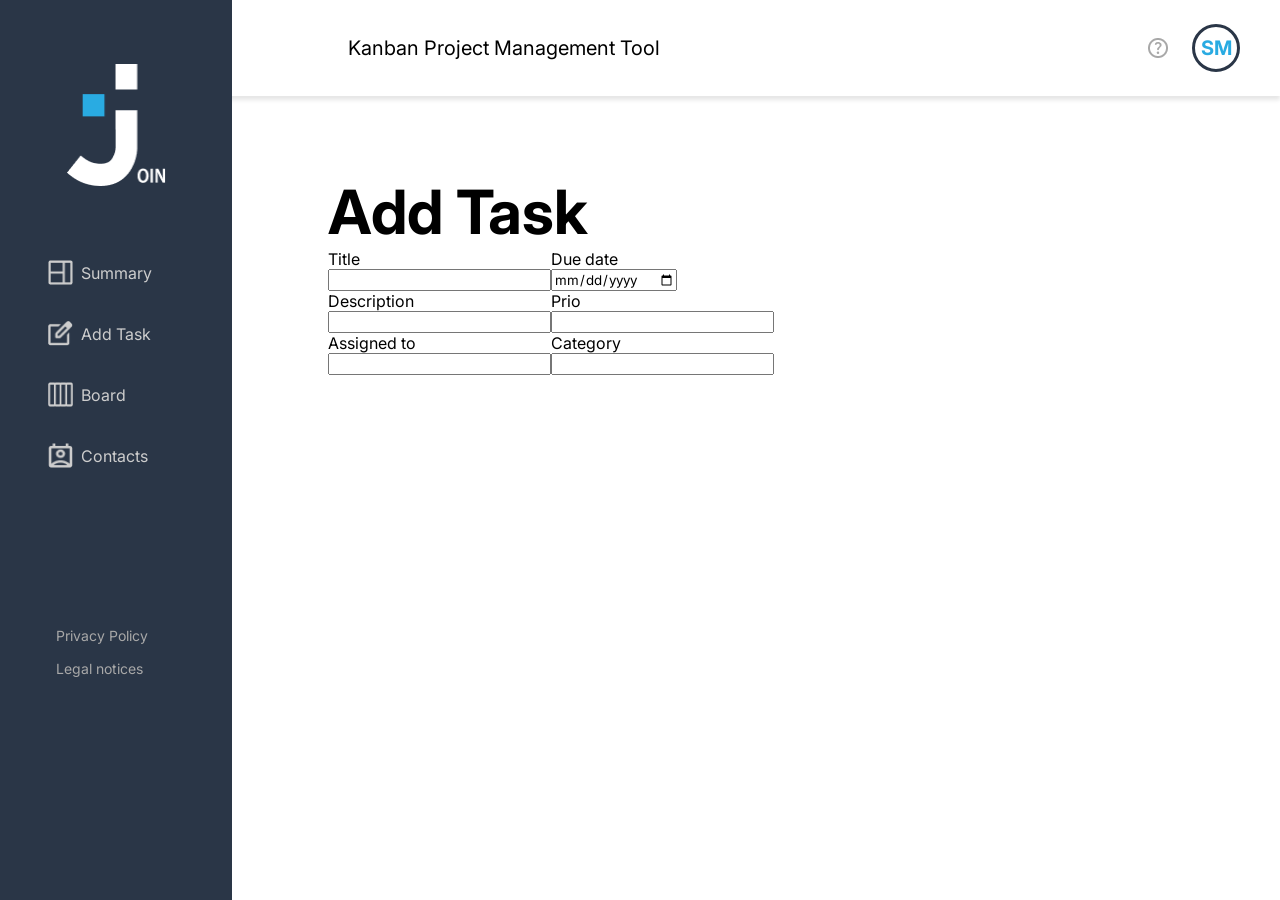
==== add_task.html @ 14726697 "added js files" ====
<!DOCTYPE html>
<html lang="en">
<head>
    <meta charset="UTF-8">
    <meta name="viewport" content="width=device-width, initial-scale=1.0">
    <title>Join</title>
    <link rel="icon" type="image/png" href="assets/img/logo_dark.png"/>
    <link rel="stylesheet" href="style.css">
    <script src="script.js"></script>
    <script src="js/add_task.js"></script>
    <link rel="preconnect" href="https://fonts.googleapis.com">
    <link rel="preconnect" href="https://fonts.gstatic.com" crossorigin>
    <link href="https://fonts.googleapis.com/css2?family=Inter:wght@100..900&display=swap" rel="stylesheet">
</head>

<body onload="includeHTML()">

    <div w3-include-html="assets/templates/menu_template.html"></div>

    <main>
        
            <h1>Add Task</h1>
            <form class="add-task-form">
                <div class="addTaskColumn">
                    <label for="title">Title</label>
                    <input type="text" id="title">
                    <label for="description">Description</label>
                    <input type="textarea" id="description">
                    <label for="assigned">Assigned to</label>
                    <input type="select" id="assigned">
                </div>
                <div class="addTaskColumn">
                    <label for="date">Due date</label>
                    <input type="date" id="date">
                    <label for="description">Prio</label>
                    <input type="textarea" id="description">
                    <label for="category">Category</label>
                    <input type="select" id="category">
                </div>

            </form>
        


    </main>

</body>
</html>
---- style.css ----
*{
    margin: 0;
    font-family: "Inter", sans-serif;
    box-sizing: border-box;
}

main{
    position: fixed;
    top: 96px;
    left: 232px;
    padding-top: 80px; 

    padding-left: 96px;
    
}

.sidebar{
    position: fixed;
    display: flex;
    flex-direction: column;
    align-items: center;
    background-color: rgb(42, 54, 71);
    height: 100vh;
    width: 232px ;
    z-index: 10;
}

.sidebar-logo{
    width: 100.03px;
    height: 121.97px;
    margin-top: 64px;
    margin-bottom: 64px;
}

.sidebar-icon{
    height: 25px;
    width: 25px;
    margin-right: 8px;
    margin-left: 48px;
}

.sidebar-menu{
    display: flex;
    flex-direction: column;
    align-items: center;
    width: 100%;
    gap: 15px;
}

.sidebar-menu-div{
    display: flex;
    align-items: center;
    height: 46px;
    width: 100%;
    color: rgb(205, 205, 205);
    transition: all 125ms;
    font-size: 16px;
}

a{
    text-decoration: none;
}

.sidebar-menu-div:hover{
    cursor: pointer;
    background-color: rgb(9, 25, 49);
}

.active-link{
    background-color: rgb(9, 25, 49);
    color: white;
}

.sidebar-menu-2{
    width: 100%;
    align-items: flex-start;
    margin-top: 16px;
    gap: 4px;
    margin-top: 140px;
}

.sidebar-menu-2 a{
    color: rgb(168, 168, 168);
    font-size: 14px;
    padding: 8px 0 8px 0;
}

.sidebar-menu-2 a:hover{
    cursor: pointer;
    font-weight: bold;
    color: rgba(41, 171, 226, 1);
}

.sidebar-2-div{
    display: flex;
    flex-direction: column;
    width: 50%;
    margin-left: 56px;
}


header{
    position: fixed;
    top: 0;
    width: 100vw;
    height: 96px;
    display: flex;
    justify-content: space-between;
    align-items: center;
    box-shadow: 0px 4px 4px 0px rgba(0, 0, 0, 0.1);
    padding: 20px 40px 20px 348px;
    gap: 0px;
    z-index: 5;
}

.header-title{
    font-size: 20px;
    font-weight: 400;
}

.header-icons{
    display: flex;
    align-items: center;
    gap: 16px;
}

.help-icon{
    height: 20px;
    width: 20px;
    margin-right: 8px;
    transition: transform 100ms;
}

.help-icon:hover{
    cursor: pointer;
    transform: scale(1.2);
}

.user-initials{
    width: 48px;
    height: 48px;
    border: 3px solid rgba(42, 54, 71, 1);
    border-radius: 50%;
    display: flex;
    justify-content: center;
    align-items: center;
    color: rgba(41, 171, 226, 1);
    font-weight: bold;
    font-size: 20px;
}

.user-initials:hover{
    cursor: pointer;
    background-color: rgb(230, 230, 230);
}


.user-menu{
    position: absolute;
    top: 96px;
    right: 24px;
    display: flex;
    flex-direction: column;
    justify-content: center;
    background-color: rgba(42, 54, 71, 1);
    width: 158px;
    height: 164px;
    padding: 10px;
    gap: 8px;
    border-top-left-radius: 20px; 
    border-bottom-left-radius: 20px;
    border-bottom-right-radius: 20px;
    z-index: 25;
}

.user-menu a{
    color: rgb(205, 205, 205);
    text-decoration: none;
    font-size: 16px;
    padding: 8px 16px 8px 16px;
    
}

.user-menu a:hover{
    cursor: pointer;
    background-color: rgba(42,61,89,255);
}

.user-menu-bg{
    position: fixed;
    top: 0;
    left: 0;
    width: 100%;
    height: 100%;
    background: transparent;
    z-index: 20;
}

.d-none{
    display: none;
}

.header-logo-mobile{
    display: none;
    width: 32px;
    height: 39.02px;
}


.mobile-menu{
    display: flex !important;
    justify-content: space-between;
    align-items: center;
    padding: 0px 16px 0px 16px;
    background-color: rgb(42, 54, 71);
    position: fixed;
    bottom: 0;
    left: 0;
    width: 100vw;
    height: 80px;

}


.mobile-menu-div{
    padding: 15px 1px 15px 1px;
    color: rgb(205, 205, 205);
    font-size: 14px;
    line-height: 16.8px;
    display: flex;
    flex-direction: column;
    align-items: center;
    gap: 4px;   
    border-radius: 15px;
    width: 76px;
    height: 76px;
}

.mobile-menu-icon{
    width: 24px;
    height: 24px;
}

.mobile-menu-div:hover{
    cursor: pointer;
    background-color: rgb(9, 25, 49);
}



@media(min-width: 601px){
    .mobile-menu{
        display: none !important;
    }
    main{
        top: 96px;
        right: 232px;
    }
  
}


@media(max-width: 768px){
    header{
        padding: 20px 40px 20px 260px;
    }
}

@media(max-width: 600px){
    .sidebar{
        display: none;
    }
    .header-title{
        display: none;
    }
    .header-logo-mobile{
        display: block;
    }
    header{
        padding: 20px 16px 20px 16px;
        height: 80px;
    }
    .user-menu{
        top: 80px;
    }
    .help-icon{
        display: none;
    }
    .mobile-menu{
        display: block;
    }
    main{
        top: 80px;
        right: 0;
    }
}


h1{
    font-weight: 700;
    font-size: 61px;
    line-height: 73.2px;
}

form label{
    display: block;
}

.add-task-form{
    display: flex;
}
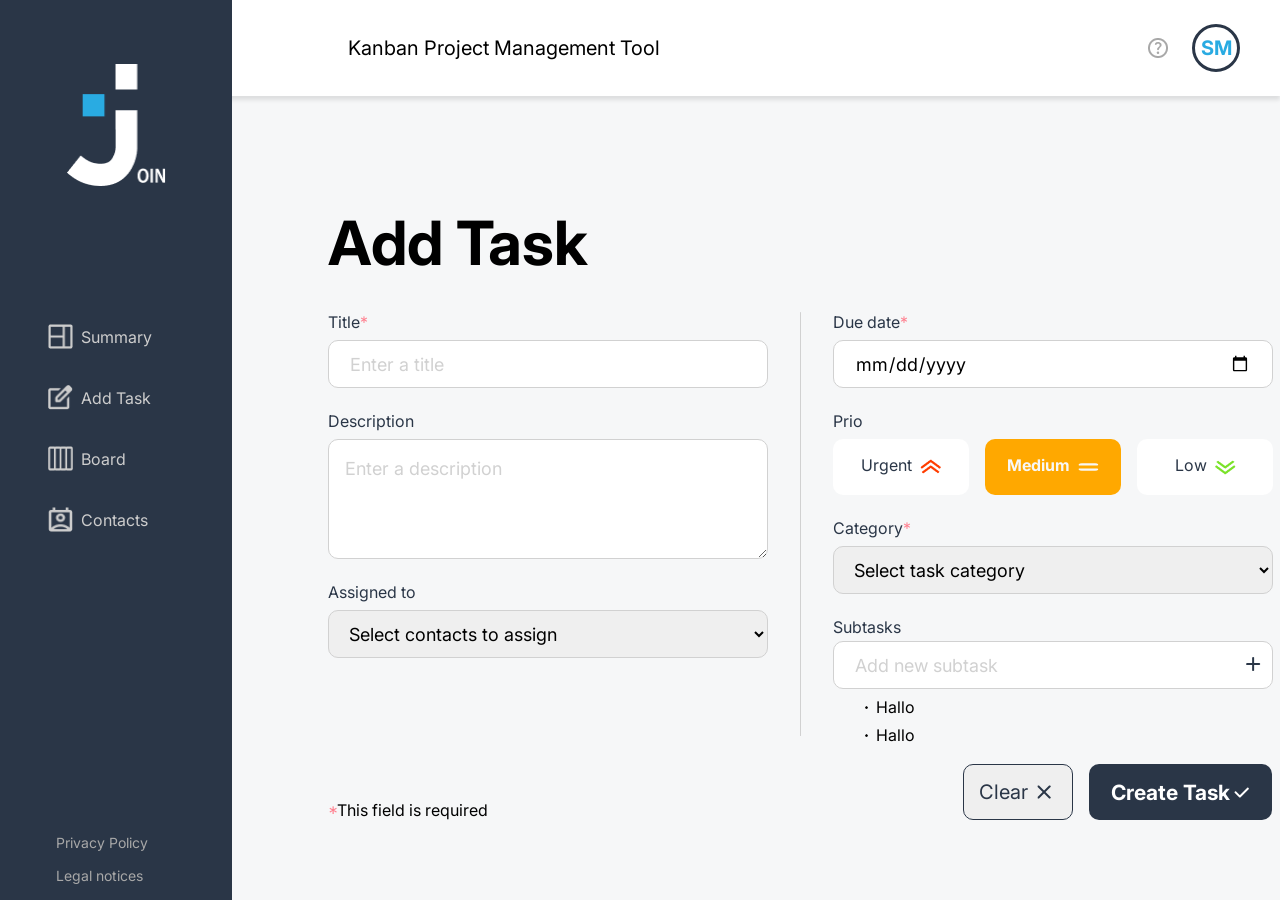
==== commit 49fb625d: "add task page" ====
--- a/add_task.html
+++ b/add_task.html
@@ -22,23 +22,113 @@
             <h1>Add Task</h1>
             <form class="add-task-form">
                 <div class="addTaskColumn">
-                    <label for="title">Title</label>
-                    <input type="text" id="title">
-                    <label for="description">Description</label>
-                    <input type="textarea" id="description">
-                    <label for="assigned">Assigned to</label>
-                    <input type="select" id="assigned">
-                </div>
-                <div class="addTaskColumn">
-                    <label for="date">Due date</label>
-                    <input type="date" id="date">
-                    <label for="description">Prio</label>
-                    <input type="textarea" id="description">
-                    <label for="category">Category</label>
-                    <input type="select" id="category">
+                    <div class="input">
+                        <label for="title">Title<span class="red">*</span></label>
+                        <input type="text" id="title" placeholder="Enter a title">
+                        <label for="title" class="second-label"><span class="required-label">This field is required</span></label>
+                    </div>
+                    <div class="input">
+                        <label for="description">Description</label>
+                        <textarea type="textarea" id="description" placeholder="Enter a description"></textarea>
+                        <label for="description" class="second-label"></label>
+                    </div>
+                    <div class="input">
+                        <label for="assigned">Assigned to</label>
+                        <select id="assigned">
+                            <option value="" disabled selected>Select contacts to assign</option>
+                            <option value="contact1">Contact 1</option>
+                            <option value="contact2">Contact 2</option>
+                            <option value="contact3">Contact 3</option>
+                        </select>
+                        <label for="assigned" class="second-label"></label>
+                    </div>                    
                 </div>
 
+                <div class="addTaskBorder"></div>
+
+                <div class="addTaskColumn">
+                    <div class="input">
+                        <label for="date">Due date<span class="red">*</span></label>
+                        <input type="date" id="date">
+                        <label for="title" class="second-label"><span class="required-label">This field is required</span></label>
+                    </div>
+                    <div class="input">
+                        <label for="prio">Prio</label>
+                        <div class="prio-btns">
+                            <div class="input-container">
+                                <input type="radio" id="urgent" name="prio" value="urgent">
+                                <div class="radio-tile" id="urgent-tile">
+                                    <label for="urgent">Urgent</label>
+                                    <img src="assets/img/urgent.png">
+                                </div>
+                            </div>
+                            <div class="input-container">
+                                <input type="radio" id="medium" name="prio" value="medium" checked>
+                                <div class="radio-tile" id="medium-tile">
+                                    <label for="urgent">Medium</label>
+                                    <img src="assets/img/medium.png" id="medium-img">
+                                </div>
+                            </div>
+                            <div class="input-container">
+                                <input type="radio" id="low" name="prio" value="low">
+                                <div class="radio-tile" id="low-tile">
+                                    <label for="urgent">Low</label>
+                                    <img src="assets/img/low.png">
+                                </div>
+                            </div>
+                        </div>
+                        <label for="title" class="second-label"></label>
+                    </div>
+                    <div class="input custom-select">
+                        <label for="category">Category<span class="red">*</span></label>
+                        <select id="category">
+                            <option value="" disabled selected>Select task category</option>
+                            <option value="technical-task">Technical Task</option>
+                            <option value="user-story">User Story</option>
+                        </select>
+                        <label for="title" class="second-label"><span class="required-label">This field is required</span></label>
+                    </div>
+                    <div class="input">
+                        <label for="subtasks">Subtasks</label>
+                        <div class="subtask-input-container">
+                            <input type="text" name="subtasks" id="subtasks" placeholder="Add new subtask">
+                            <img class="add-subtask-icon" src="assets/img/add.png" onclick="addSubtask()">
+                        </div>
+                        <ul id="subtasks-list">
+                            <li>
+                                <img class="bullet-point" src="assets/img/circle-solid.svg">
+                                <span class="subtask-content">Hallo</span> 
+                                <div class="subtask-icons">
+                                    <img class="subtask-icon" src="assets/img/edit.png">
+                                    <img class="subtask-icon" src="assets/img/delete.png">
+                                </div>
+                            </li>                        
+                            <li>
+                                <img class="bullet-point" src="assets/img/circle-solid.svg">
+                                <span class="subtask-content">Hallo</span> 
+                                <div class="subtask-icons">
+                                    <img class="subtask-icon" src="assets/img/edit.png">
+                                    <img class="subtask-icon" src="assets/img/delete.png">
+                                </div>
+                            </li>                        
+                        </ul>
+                    </div>
+
+                </div>
+
+                <div class="form-bottom">
+                    <span><span class="red">*</span>This field is required</span>
+                    <div class="form-btns-div">
+                        <button class="clear-btn" onclick="clearForm()">Clear<img class="btn-icon" src="assets/img/close.png"></button>
+                        <button class="create-task-btn" onclick="createTask()">Create Task <img class="btn-icon" src="assets/img/check_white.png"></button>
+                    </div>
+    
+                </div>
+                
+
             </form>
+
+           
         
 
 
--- a/style.css
+++ b/style.css
@@ -8,10 +8,15 @@
     position: fixed;
     top: 96px;
     left: 232px;
-    padding-top: 80px; 
-
+    padding-top: 110px; 
     padding-left: 96px;
-    
+    background-color: rgb(246, 247, 248);
+    width: 100vw;
+    height: 100vh;
+}
+
+main * {
+    border-radius: 10px;
 }
 
 .sidebar{
@@ -23,6 +28,7 @@
     height: 100vh;
     width: 232px ;
     z-index: 10;
+    border-radius: unset;
 }
 
 .sidebar-logo{
@@ -45,6 +51,7 @@
     align-items: center;
     width: 100%;
     gap: 15px;
+    margin-top: 64px;
 }
 
 .sidebar-menu-div{
@@ -76,7 +83,7 @@
     align-items: flex-start;
     margin-top: 16px;
     gap: 4px;
-    margin-top: 140px;
+    margin-top: 283px;
 }
 
 .sidebar-menu-2 a{
@@ -111,6 +118,7 @@
     padding: 20px 40px 20px 348px;
     gap: 0px;
     z-index: 5;
+    border-radius: unset;
 }
 
 .header-title{
@@ -299,13 +307,287 @@
 h1{
     font-weight: 700;
     font-size: 61px;
-    line-height: 73.2px;
-}
+}
+
 
 form label{
     display: block;
+    color: rgba(42, 54, 71, 1);
 }
 
 .add-task-form{
     display: flex;
+    margin-top: 32px;
+}
+
+form input{
+    width: 100%;
+    border: 1px solid rgba(209, 209, 209, 1);
+    padding: 12px 21px 12px 21px;
+    gap: 10px;
+    height: 48px;
+    font-size: 18px;
+    margin-top: 4px;
+}
+
+form select{
+    width: 100%;
+    border: 1px solid rgba(209, 209, 209, 1);
+    padding: 12px 16px 12px 16px;
+    gap: 10px;
+    height: 48px;
+    font-size: 18px;
+    margin-top: 4px;
+}
+
+
+
+input::placeholder, textarea::placeholder{
+    color: rgba(209, 209, 209, 1);
+}
+
+#description{
+    height: 120px; 
+    overflow: auto;
+    vertical-align: top;
+    box-sizing: border-box;
+    border: 1px solid rgba(209, 209, 209, 1);
+    padding: 18px 16px 18px 16px;
+    gap: 10px;
+    width: 100%;
+    font-size: 18px;
+    margin-top: 4px;
+}
+
+
+.addTaskColumn{
+    width: 440px;
+}
+
+.addTaskBorder{
+    background-color:  rgba(209, 209, 209, 1);
+    height: 424px;
+    width: 1px;
+    margin-left: 32px;
+    margin-right: 32px;
+}
+
+.input{
+    margin-bottom: 8px;
+}
+
+.second-label{
+    font-size: 12px;
+    color: rgba(255, 129, 144, 1);
+    height: 15px;
+}
+
+.required-label{
+    display: none;
+}
+
+.prio-btns{
+    display: flex;
+    justify-content: space-between;
+    flex-wrap: wrap;
+    margin-top: 8px;
+    width: 100%;
+}
+
+.input-container{
+    position: relative;
+    height: 56px;
+    width: 136px;
+}
+
+.input-container input{
+    position: absolute;
+    height: 100%;
+    width: 100%;
+    cursor: pointer;
+    z-index: 2;
+    opacity: 0;
+}
+
+
+.input-container .radio-tile{
+    display: flex;
+    align-items: center;
+    justify-content: center;
+    height: 100%;
+    transition: all 125ms ease;
+    background-color: white;
+}
+
+
+input:checked + #urgent-tile{
+    background-color: rgb(255, 61, 0);
+}
+input:checked + #medium-tile{
+    background-color: rgb(255, 168, 0);
+}
+input:checked + #low-tile{
+    background-color: rgb(122, 226, 41);
+}
+
+#medium-img{
+    filter: brightness(0) saturate(100%) invert(65%) sepia(96%) saturate(1913%) hue-rotate(357deg) brightness(103%) contrast(108%);
+}
+
+input:checked + .radio-tile label, input:checked + .radio-tile img{
+    color: white;
+    filter: brightness(0) saturate(100%) invert(100%) sepia(0%) saturate(3496%) hue-rotate(202deg) brightness(109%) contrast(94%) !important;
+    font-weight: bold;
+}
+
+.radio-tile img{
+    margin-left: 8px;
+}
+
+
+.subtask-input-container{
+    display: flex;
+    align-items: center;
+    border: 1px solid rgba(209, 209, 209, 1);
+    background-color: white;
+    height: 48px;
+    padding-bottom: 3px;
+
+}
+
+#subtasks{
+    width: 93%;
+    border: none;
+    height: 96%;
+}
+
+#subtasks:focus{
+    outline:none;
+}
+
+.subtask-input-container:focus-within{
+    outline: 1px solid black;
+}
+
+label{
+    margin-bottom: 4px;
+}
+
+.add-subtask-icon:hover{
+    cursor: pointer;
+    background: rgb(228, 228, 228);
+    border-radius: 50%;
+}
+
+#subtasks-list{
+    margin-top: 4px;
+    width: 100%;
+    padding: 0;
+}
+
+#subtasks-list li{
+    display: flex ;
+    justify-content: space-between;
+    align-items: center;
+    padding: 2px 8px 2px 32px;
+    width: 100%;
+    transition: all 125ms ease;
+}
+
+.subtasks-icons{
+    display: flex;
+    gap: 8px;
+    padding-top: 4px;
+}
+
+.subtask-icon{
+    height: 20px;
+    width: 20px;
+    opacity: 0;
+}
+
+.subtask-content{
+    flex-grow: 1;
+}
+
+.bullet-point{
+    width: 3px;
+    height: 3px;
+    margin-right: 8px;
+}
+
+#subtasks-list li:hover{
+    background-color: rgb(228, 228, 228);
+    cursor: pointer;
+}
+
+#subtasks-list li:hover .subtask-icon {
+    opacity: 1;
+  }
+
+  .subtask-icon:hover{
+    transform: scale(1.1);
+  }
+
+  .form-bottom{
+    position: fixed;
+    bottom: 80px;
+    display: flex;
+    justify-content: space-between;
+    align-items: end;
+    width: 944px;
+  }
+
+.red{
+    color: rgb(255, 129, 144);
+}
+
+.form-btns-div{
+    width: 309px;
+    display: flex;
+    justify-content: space-between;
+}
+
+.form-btns-div button{
+    height: 56px;
+    display: flex;
+    align-items: center;
+    justify-content: center;
+    transition: all 100ms ease;
+}
+
+.clear-btn{
+    width: 110px;
+    color: rgba(42, 54, 71, 1);
+    font-size: 20px;
+    border: 1px solid rgba(42, 54, 71, 1);
+}
+
+.create-task-btn{
+    font-size: 21px;
+    font-weight: 700;
+    width: 183px;
+    color: white;
+    background-color: rgba(42, 54, 71, 1);
+    border: unset;
+}
+
+
+.btn-icon{
+    margin-left: 4px;
+}
+
+.clear-btn:hover{
+    cursor: pointer;
+    border: 2px solid rgba(41, 171, 226, 1);
+    color: rgba(41, 171, 226, 1);
+}
+
+.create-task-btn:hover{
+    cursor: pointer;
+    background-color: rgba(41, 171, 226, 1);
+}
+
+.clear-btn:hover .btn-icon{
+    filter: brightness(0) saturate(100%) invert(55%) sepia(74%) saturate(886%) hue-rotate(165deg) brightness(94%) contrast(87%);
 }
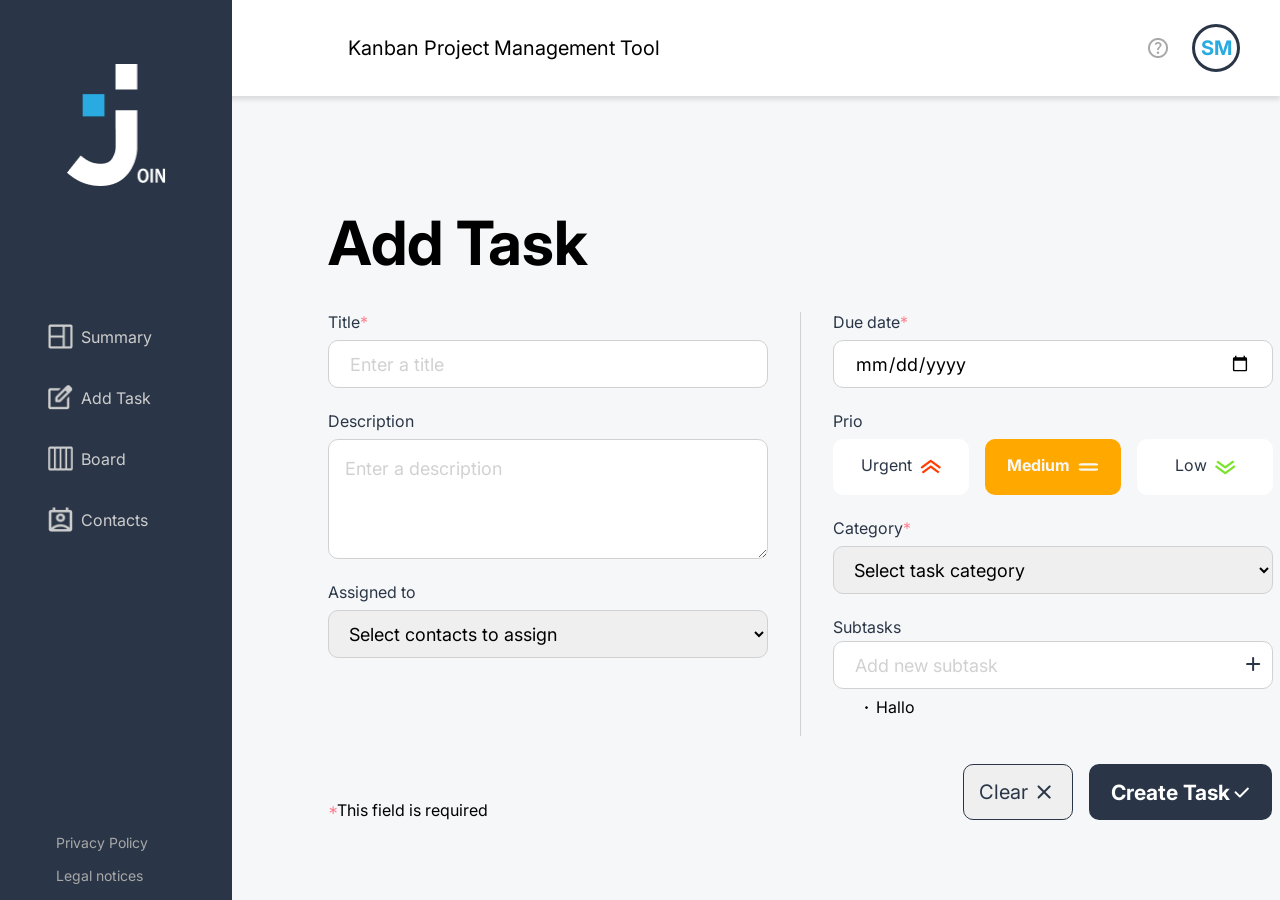
==== commit 17bdaadc: "responsive add task page" ====
--- a/add_task.html
+++ b/add_task.html
@@ -102,15 +102,7 @@
                                     <img class="subtask-icon" src="assets/img/edit.png">
                                     <img class="subtask-icon" src="assets/img/delete.png">
                                 </div>
-                            </li>                        
-                            <li>
-                                <img class="bullet-point" src="assets/img/circle-solid.svg">
-                                <span class="subtask-content">Hallo</span> 
-                                <div class="subtask-icons">
-                                    <img class="subtask-icon" src="assets/img/edit.png">
-                                    <img class="subtask-icon" src="assets/img/delete.png">
-                                </div>
-                            </li>                        
+                            </li>                                        
                         </ul>
                     </div>
 
--- a/style.css
+++ b/style.css
@@ -81,7 +81,6 @@
 .sidebar-menu-2{
     width: 100%;
     align-items: flex-start;
-    margin-top: 16px;
     gap: 4px;
     margin-top: 283px;
 }
@@ -452,7 +451,6 @@
     background-color: white;
     height: 48px;
     padding-bottom: 3px;
-
 }
 
 #subtasks{
@@ -590,4 +588,78 @@
 
 .clear-btn:hover .btn-icon{
     filter: brightness(0) saturate(100%) invert(55%) sepia(74%) saturate(886%) hue-rotate(165deg) brightness(94%) contrast(87%);
+}
+
+
+
+@media(max-height: 800px){
+    .sidebar {
+        width: 16vw;
+    }
+    main{
+        left: 16vw;
+        padding-left: 80px;
+        padding-top: 40px;
+    }
+    .sidebar-menu{
+        margin-top: 20px;
+    }
+    .sidebar-menu-2{
+        margin-top: 18vh;
+    }
+    h1{
+        font-size: 48px;
+    }
+    .add-task-form{
+        margin-top: 32px;
+    }
+    form input{
+        height: 40px;
+        font-size: 16px;
+    }
+    form select{
+        height: 40px;
+        font-size: 16px;
+    }
+    #description{
+        height: 100px;
+        font-size: 16px;
+    }
+    .addTaskColumn{
+        width: 30vw;
+    }
+    .addTaskBorder{
+        height: 55vh;
+    }
+    .input-container{
+        height: 48px;
+    }
+    .subtask-input-container{
+        height: 40px;
+    }
+    #subtasks-list li{
+        font-size: 14px;
+    }
+    .form-bottom{
+        width: 64vw;
+        bottom: 32px;
+    }
+    .form-btns-div{
+        width: 23vw;
+    }
+    .form-btns-div button{
+        height: 44px;
+    }
+    .clear-btn{
+        width: 10vw;
+        font-size: 17px;
+    }
+    .create-task-btn{
+        font-size: 18px;
+        width: 12vw;
+    }
+    form select{
+        padding: 8px 16px 8px 16px;
+    }
+
 }
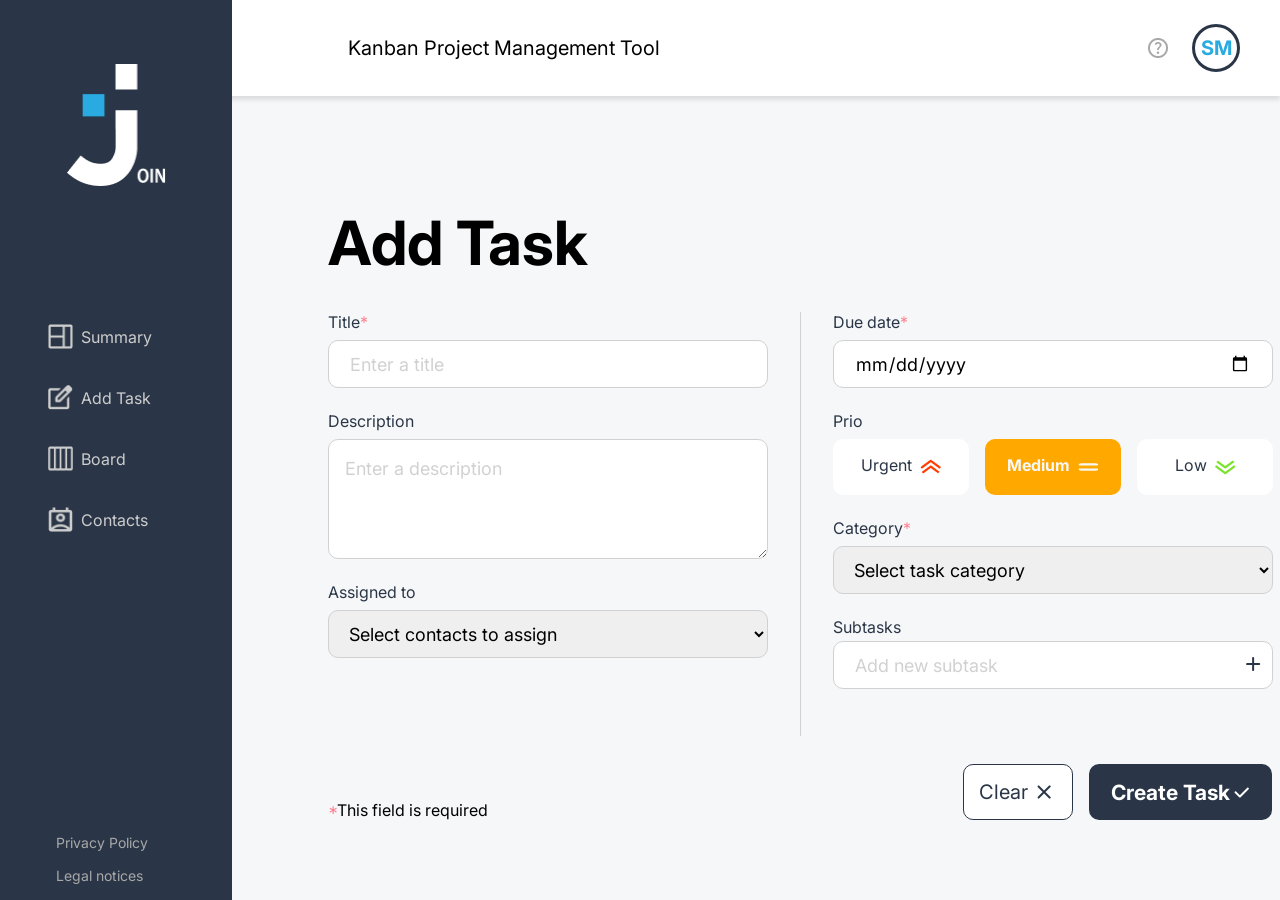
==== commit 0a6a652a: "new" ====
--- a/add_task.html
+++ b/add_task.html
@@ -18,112 +18,8 @@
     <div w3-include-html="assets/templates/menu_template.html"></div>
 
     <main>
-        
-            <h1>Add Task</h1>
-            <form class="add-task-form">
-                <div class="addTaskColumn">
-                    <div class="input">
-                        <label for="title">Title<span class="red">*</span></label>
-                        <input type="text" id="title" placeholder="Enter a title">
-                        <label for="title" class="second-label"><span class="required-label">This field is required</span></label>
-                    </div>
-                    <div class="input">
-                        <label for="description">Description</label>
-                        <textarea type="textarea" id="description" placeholder="Enter a description"></textarea>
-                        <label for="description" class="second-label"></label>
-                    </div>
-                    <div class="input">
-                        <label for="assigned">Assigned to</label>
-                        <select id="assigned">
-                            <option value="" disabled selected>Select contacts to assign</option>
-                            <option value="contact1">Contact 1</option>
-                            <option value="contact2">Contact 2</option>
-                            <option value="contact3">Contact 3</option>
-                        </select>
-                        <label for="assigned" class="second-label"></label>
-                    </div>                    
-                </div>
-
-                <div class="addTaskBorder"></div>
-
-                <div class="addTaskColumn">
-                    <div class="input">
-                        <label for="date">Due date<span class="red">*</span></label>
-                        <input type="date" id="date">
-                        <label for="title" class="second-label"><span class="required-label">This field is required</span></label>
-                    </div>
-                    <div class="input">
-                        <label for="prio">Prio</label>
-                        <div class="prio-btns">
-                            <div class="input-container">
-                                <input type="radio" id="urgent" name="prio" value="urgent">
-                                <div class="radio-tile" id="urgent-tile">
-                                    <label for="urgent">Urgent</label>
-                                    <img src="assets/img/urgent.png">
-                                </div>
-                            </div>
-                            <div class="input-container">
-                                <input type="radio" id="medium" name="prio" value="medium" checked>
-                                <div class="radio-tile" id="medium-tile">
-                                    <label for="urgent">Medium</label>
-                                    <img src="assets/img/medium.png" id="medium-img">
-                                </div>
-                            </div>
-                            <div class="input-container">
-                                <input type="radio" id="low" name="prio" value="low">
-                                <div class="radio-tile" id="low-tile">
-                                    <label for="urgent">Low</label>
-                                    <img src="assets/img/low.png">
-                                </div>
-                            </div>
-                        </div>
-                        <label for="title" class="second-label"></label>
-                    </div>
-                    <div class="input custom-select">
-                        <label for="category">Category<span class="red">*</span></label>
-                        <select id="category">
-                            <option value="" disabled selected>Select task category</option>
-                            <option value="technical-task">Technical Task</option>
-                            <option value="user-story">User Story</option>
-                        </select>
-                        <label for="title" class="second-label"><span class="required-label">This field is required</span></label>
-                    </div>
-                    <div class="input">
-                        <label for="subtasks">Subtasks</label>
-                        <div class="subtask-input-container">
-                            <input type="text" name="subtasks" id="subtasks" placeholder="Add new subtask">
-                            <img class="add-subtask-icon" src="assets/img/add.png" onclick="addSubtask()">
-                        </div>
-                        <ul id="subtasks-list">
-                            <li>
-                                <img class="bullet-point" src="assets/img/circle-solid.svg">
-                                <span class="subtask-content">Hallo</span> 
-                                <div class="subtask-icons">
-                                    <img class="subtask-icon" src="assets/img/edit.png">
-                                    <img class="subtask-icon" src="assets/img/delete.png">
-                                </div>
-                            </li>                                        
-                        </ul>
-                    </div>
-
-                </div>
-
-                <div class="form-bottom">
-                    <span><span class="red">*</span>This field is required</span>
-                    <div class="form-btns-div">
-                        <button class="clear-btn" onclick="clearForm()">Clear<img class="btn-icon" src="assets/img/close.png"></button>
-                        <button class="create-task-btn" onclick="createTask()">Create Task <img class="btn-icon" src="assets/img/check_white.png"></button>
-                    </div>
-    
-                </div>
-                
-
-            </form>
-
-           
-        
-
-
+        <h1>Add Task</h1>
+        <div w3-include-html="assets/templates/task_form.html"></div>
     </main>
 
 </body>
--- a/style.css
+++ b/style.css
@@ -551,7 +551,7 @@
     display: flex;
     align-items: center;
     justify-content: center;
-    transition: all 100ms ease;
+    transition: all 75ms ease;
 }
 
 .clear-btn{
@@ -559,6 +559,7 @@
     color: rgba(42, 54, 71, 1);
     font-size: 20px;
     border: 1px solid rgba(42, 54, 71, 1);
+    background-color: white;
 }
 
 .create-task-btn{
@@ -593,11 +594,16 @@
 
 
 @media(max-height: 800px){
-    .sidebar {
-        width: 16vw;
+    header{
+        height: 88px;
+    }
+    .user-initials{
+        width: 40px;
+        height: 40px;
+        font-size: 16px;
     }
     main{
-        left: 16vw;
+        top: 88px;
         padding-left: 80px;
         padding-top: 40px;
     }
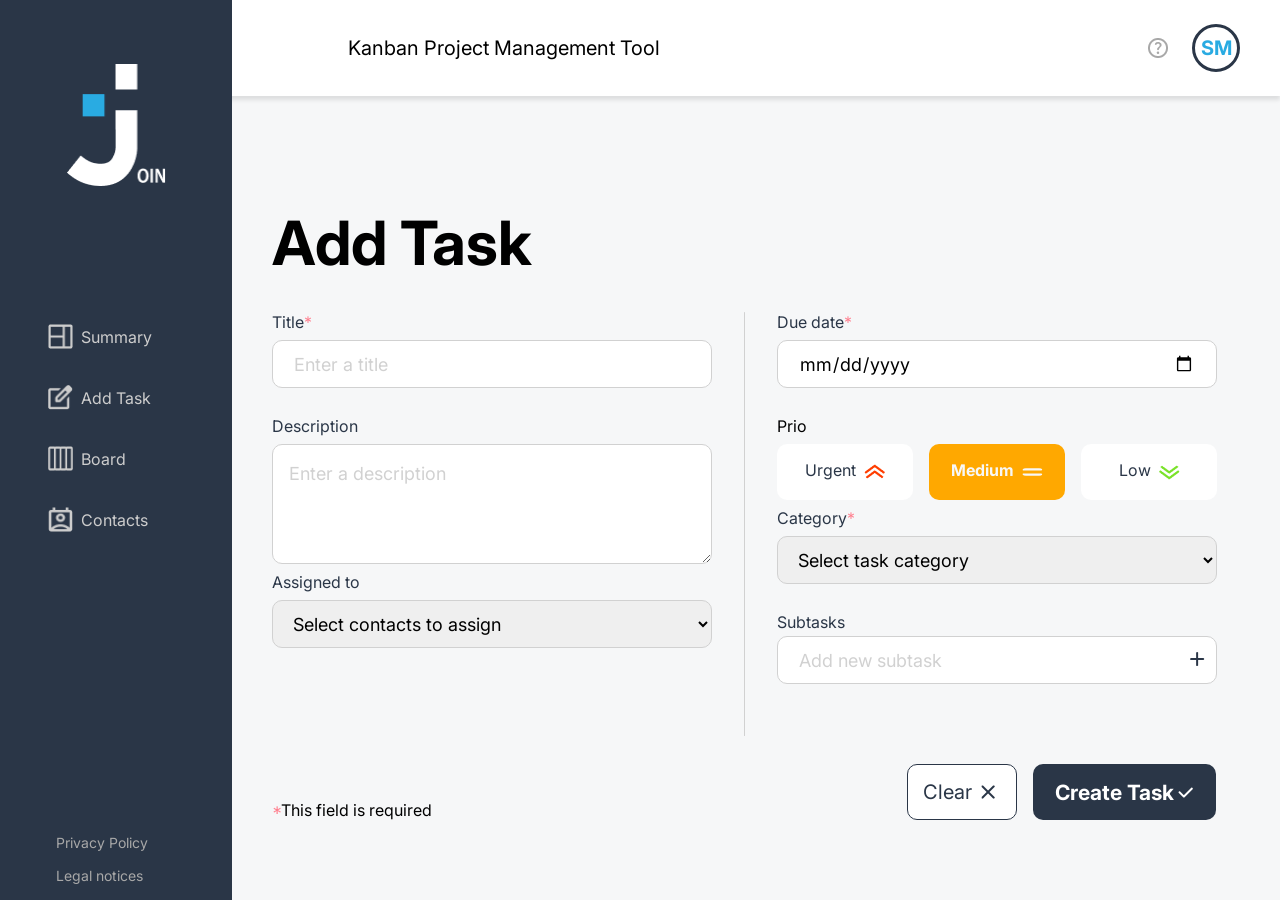
==== commit 65f902c7: "summary page" ====
--- a/add_task.html
+++ b/add_task.html
@@ -13,7 +13,7 @@
     <link href="https://fonts.googleapis.com/css2?family=Inter:wght@100..900&display=swap" rel="stylesheet">
 </head>
 
-<body onload="includeHTML()">
+<body onload="includeHTML(); loadContacts()">
 
     <div w3-include-html="assets/templates/menu_template.html"></div>
 
--- a/style.css
+++ b/style.css
@@ -18,6 +18,7 @@
 main * {
     border-radius: 10px;
 }
+
 
 .sidebar{
     position: fixed;
@@ -225,7 +226,7 @@
     left: 0;
     width: 100vw;
     height: 80px;
-
+    z-index: 10;
 }
 
 
@@ -375,20 +376,17 @@
     margin-bottom: 8px;
 }
 
-.second-label{
+
+.required-label{
     font-size: 12px;
     color: rgba(255, 129, 144, 1);
     height: 15px;
-}
-
-.required-label{
-    display: none;
+    opacity: 0;
 }
 
 .prio-btns{
     display: flex;
     justify-content: space-between;
-    flex-wrap: wrap;
     margin-top: 8px;
     width: 100%;
 }
@@ -504,19 +502,40 @@
     opacity: 0;
 }
 
-.subtask-content{
-    flex-grow: 1;
+.subtask-input{
+    padding: 0;
+    font-size: 14px;
+    border: none;
+    padding-left: 4px;
+    height: 18px;
+    width: 80%;
+    margin: 0;
+    transition: all 125ms ease;
+    background-color: rgb(246, 247, 248)
+}
+
+.subtask-input:focus{
+    outline: none ;
+}
+
+.subtask-input:hover{
+    cursor: pointer;
+    background-color: rgb(228, 228, 228);
 }
 
 .bullet-point{
     width: 3px;
     height: 3px;
-    margin-right: 8px;
+    margin-right: 0;
 }
 
 #subtasks-list li:hover{
     background-color: rgb(228, 228, 228);
     cursor: pointer;
+}
+
+#subtasks-list li:hover .subtask-input{
+    background-color: rgb(228, 228, 228);
 }
 
 #subtasks-list li:hover .subtask-icon {
@@ -524,7 +543,7 @@
   }
 
   .subtask-icon:hover{
-    transform: scale(1.1);
+    transform: scale(1.2);
   }
 
   .form-bottom{
@@ -592,10 +611,54 @@
 }
 
 
+.info-header{
+    display: flex;
+    justify-content: space-between;
+    align-items: center;
+    width: 95%;
+    margin-bottom: 24px;
+}
+
+.return-img{
+    width: 37px;
+    height: 37px;
+    transition: all 100ms ease;
+}
+
+.return-img:hover{
+    cursor: pointer;
+    transform: scale(1.1)
+}
+
+.info-main{
+    position: fixed;
+    top: 96px;
+    left: 232px;
+    padding-top: 110px; 
+    padding-left: 96px;
+    padding-right: 40px;
+    background-color: rgb(246, 247, 248);
+    width: calc(100vw - 232px);
+    height: calc(100vh - 96px);
+    overflow: auto;
+}
+
+h2{
+    margin-top: 24px;
+}
+
+.blue{
+    color:rgba(41, 171, 226, 1);
+}
+
+
 
 @media(max-height: 800px){
     header{
         height: 88px;
+    }
+    .user-menu{
+        top: 88px;
     }
     .user-initials{
         width: 40px;
@@ -607,6 +670,13 @@
         padding-left: 80px;
         padding-top: 40px;
     }
+    .info-main{
+        top: 88px;
+        padding-left: 80px;
+        padding-top: 40px;
+        padding-bottom: 40px;
+        height: calc(100vh - 88px);
+    }
     .sidebar-menu{
         margin-top: 20px;
     }
@@ -668,4 +738,1096 @@
         padding: 8px 16px 8px 16px;
     }
 
+}
+
+
+::-webkit-scrollbar {
+    width: 0.6vw;
+    color: rgb(7, 7, 31);
+    
+  }
+
+  ::-webkit-scrollbar-track {
+    background: rgb(246, 247, 248);
+  }
+
+  ::-webkit-scrollbar-thumb {
+    background: grey;
+    border-radius: 16px;
+  }
+
+  ::-webkit-scrollbar-thumb:hover {
+    background: #555;
+  }
+
+
+.help-table{
+    width: 100%;
+    border-collapse: collapse;
+    margin-bottom: 24px;
+}
+
+.help-table td{
+    vertical-align: top;
+    padding: 10px;
+}
+
+.help-table td:first-child {
+    padding-right: 20px;
+}
+
+.help-table h2, .help-table h3, .help-table span {
+    margin: 0;
+}
+
+.help-table h2 {
+    margin-bottom: 10px;
+}
+
+
+.index-main{
+    width: 100vw;
+    height: 100vh;
+    display: flex;
+    flex-direction: column;
+    align-items: center;
+    background-color: rgb(246, 247, 248);
+    transition: all 125ms ease;
+}
+
+#main-content{
+    transition: all 125ms ease;
+}
+
+.index-header{
+    width: 100%;
+    display: flex;
+    justify-content: space-between;
+    padding-left: 77px;
+    padding-right: 77px;
+    margin-top: 56px;
+}
+
+.index-header-logo{
+    height: 121.97px;
+    width: 100.03px;
+    transition: all 2s ease;
+}
+
+.index-header-logo-size{
+    height: 121.97px;
+    width: 100.03px;
+    position: absolute;
+    transition: all 2s ease;
+}
+
+.index-header-div{
+    display: flex;
+    align-items: center;
+    height: 49px;
+    width: 279px;
+}
+
+.index-header-text{
+    font-size: 20px;
+    margin-right: 24px;
+}
+
+.sign-up-btn{
+    height: 49px;
+    width: 91px;
+    color: white;
+    background-color: rgba(42, 54, 71, 1);
+    font-size: 16px;
+    font-weight: 700;
+    border-radius: 10px;
+    border: unset;
+    transition: all 125ms ease;
+}
+
+.sign-up-btn:hover{
+    cursor: pointer;
+    background-color: rgba(41, 171, 226, 1);
+}
+
+.log-in{
+    width: 652px;
+    height: 493px;
+    background-color: white;
+    display: flex;
+    flex-direction: column;
+    align-items: center;
+    border-radius: 24px;
+    margin-top: 64px;
+    box-shadow: 0px 0px 14px 3px rgba(0, 0, 0, 0.04);
+}
+
+.log-in h2{
+    font-size: 61px;
+    margin-top: 32px;
+}
+
+.index-input-container{
+    position: relative;
+    width: 100%;
+    display: flex;
+    align-items: center;
+}
+
+.index-input-icon{
+    border-radius: 0;
+    position: absolute;
+    right: 20px;
+    transform: translateY(-50%);
+}
+
+#mail-icon{
+    width: 21px;
+    height: 16px;
+}
+
+#lock-icon{
+    width: 16px;
+    height: 21px;
+}
+
+.index-input{
+    border-radius: 10px;
+    width: 100%;
+    margin-bottom: 24px;
+    height: 48px;
+}
+
+.log-in form{
+    width: 422px;
+    display: flex;
+    flex-direction: column;
+    align-items: center;
+    margin-top: 16px;
+}
+
+.log-in-underline{
+    background-color: rgba(41, 171, 226, 1);
+    height: 3px;
+    width: 150px;
+    margin-top: 24px;
+    margin-bottom: 24px;
+}
+
+.checkbox-container{
+    display: flex;
+    align-items: center;
+    white-space: nowrap;
+    width: 142px;
+    height: 24px;
+}
+
+.checkbox-label{
+    margin: 0;
+}
+
+
+input[type=checkbox] {
+    transform: scale(0.5);
+    margin: 0;
+}
+
+.log-in-buttons-div{
+    margin-top: 32px;
+    display: flex;
+    width: 322px;
+    height: 48px;
+    justify-content: space-between;
+}
+
+.log-in-btn{
+    height: 100%;
+    width: 110px;
+    color: white;
+    background-color: rgba(42, 54, 71, 1);
+    border-radius: 10px;
+    font-weight: 700;
+    font-size: 21px;
+    border: unset;
+    transition: all 125ms ease;
+}
+
+.checkbox-label:hover{
+    cursor: pointer;
+}
+
+.remember-checkbox:hover{
+    cursor: pointer;
+}
+
+.log-in-btn:hover{
+    cursor: pointer;
+    background-color: rgba(41, 171, 226, 1);
+}
+
+
+.guest-log-in-btn{
+    height: 100%;
+    width: 177px;
+    color: rgba(42, 54, 71, 1);
+    border: 2px solid rgba(42, 54, 71, 1);
+    background-color: white;
+    border-radius: 10px;
+    font-weight: 700;
+    font-size: 21px;
+    transition: all 125ms ease;
+}
+
+.guest-log-in-btn:hover{
+    cursor: pointer;
+    color: rgba(41, 171, 226, 1);
+    border: 2px solid rgba(41, 171, 226, 1);
+}
+
+.log-in-row{
+    display: flex;
+    margin-bottom: 8px;
+}
+
+.forgot-btn{
+    background: transparent;
+    border: none;
+    color: rgba(41, 171, 226, 1);
+    font-size: 16px;
+    margin-left: 32px;
+    opacity: 0;
+}
+
+.index-link-div{
+    display: flex;
+    justify-content: space-between;
+    width: 246px;
+    height: 35px;   
+    position: fixed;
+    bottom: 32px;
+}
+
+.index-link-div a{
+    text-decoration: none;
+    color: rgba(168, 168, 168, 1);
+    font-size: 16px;
+    transition: all 100ms ease;
+}
+
+.index-link-div a:hover{
+    color: rgba(41, 171, 226, 1);
+    font-weight: bold;
+}
+
+.sign-up{
+    position: relative;
+    width: 598px;
+    height: 630px;
+    background-color: white;
+    display: flex;
+    flex-direction: column;
+    align-items: center;
+    border-radius: 24px;
+    margin-top: 32px;
+    box-shadow: 0px 0px 14px 3px rgba(0, 0, 0, 0.04);
+}
+
+.index-header-2{
+    width: 100%;
+    display: flex;
+    justify-content: flex-start;
+    padding-left: 77px;
+    padding-right: 77px;
+    margin-top: 32px;
+}
+
+.sign-up h2{
+    font-size: 61px;
+    font-weight: 700;
+}
+
+.sign-up form{
+    width: 422px;
+    display: flex;
+    flex-direction: column;
+    align-items: center;
+    margin-top: 16px;
+}
+
+.sign-up form input[type=checkbox] {
+    transform: scale(1);
+    margin-right: 16px;
+}
+
+.sign-up-row{
+    width: 100%;
+    display: flex;
+    justify-content: center;
+}
+
+.sign-up-btn-2{
+    height: 55px;
+    width: 110px;
+    color: white;
+    background-color: rgba(42, 54, 71, 1);
+    border-radius: 10px;
+    font-weight: 700;
+    font-size: 21px;
+    border: unset;
+    transition: all 125ms ease;
+    margin-top: 32px;
+}
+
+.sign-up-btn-2:hover{
+    cursor: pointer;
+    background-color: rgba(41, 171, 226, 1);
+}
+
+.sign-up-btn-2:disabled:hover {
+    background-color: rgba(42, 54, 71, 1); 
+    cursor: default; 
+}
+
+.checkbox-container-2{
+    display: flex;
+    align-items: center;
+    white-space: nowrap;
+    width: 231px;
+    height: 24px;
+    margin-top: 8px;
+}
+
+.checkbox-container-2 a{
+    text-decoration: none;
+    color: rgba(41, 171, 226, 1);
+}
+
+.return-img-sign-up{
+    position: absolute;
+    left: 48px;
+    top: 44px;
+    transition: all 100ms ease;
+}
+
+.return-img-sign-up:hover{
+    cursor: pointer;
+    transform: scale(1.1)
+
+}
+
+
+
+#msg-div{
+    width: 312px;
+    height: 56px;
+    color: white;
+    background-color: rgba(42, 54, 71, 1);
+    font-size: 20px;
+    border-radius: 16px;
+    display: flex;
+    justify-content: center;
+    align-items: center;
+    opacity: 0;
+}
+
+
+@media (max-height:800px){
+    .index-header, .index-header-2{
+        margin-top: 24px;
+    }
+    .index-header-logo{
+        height: 100px;
+        width: 80px;
+    }
+    .index-header-div{
+        height: 40px;
+    }
+    .index-header-text{
+        font-size: 18px;
+    }
+    .sign-up-btn{
+        height: 40px;
+    }
+    .log-in{
+        height: 420px;
+        width: 520px;
+        margin-top: 56px;
+    }
+    .log-in h2, .sign-up h2{
+        font-size: 48px;
+        margin-top: 32px;
+    }
+    .index-input{
+        height: 40px;
+        margin-bottom: 24px;
+    }
+    .sign-up .index-input{
+        margin-bottom: 12px;
+    }
+    .sign-up .index-input-icon{
+        margin-top: 12px;
+    }
+    .log-in form{
+        margin-top: 16px;
+        width: 400px;
+    }
+    .checkbox-container{
+        height: 16px;
+    }
+    .log-in-buttons-div{
+        margin-top: 24px;
+        height: 40px;
+    }
+    .index-link-div{
+        bottom: 8px;
+    }
+    .index-link-div a{
+        font-size: 14px;
+    }
+
+    .sign-up{
+        width: 550px;
+        height: 510px;
+    }
+    .sign-up form{
+        margin-top: 8px;
+    }
+    .sign-up-btn-2{
+        margin-top: 24px;
+    }
+}
+
+
+#sign-up-div-mobile{
+    display: none;
+}
+
+@media(max-width: 1300px){
+    main{
+        padding-left: 40px;
+    }
+}
+
+@media(max-width: 1250px){
+    .addTaskColumn{
+        width: 32%;
+    }
+    .form-bottom{
+        width: 67%;
+    }
+}
+
+@media(max-width: 1000px){
+    main{
+        padding-left: 32px;
+    }
+}
+
+@media(max-width: 850px) {
+    .add-task-form{
+        flex-direction: column;
+        margin-top: 16px;
+    }
+    .addTaskBorder{
+        display: none;
+    }
+    h1{
+        font-size: 47px;
+    }
+    #description{
+        height: 88px;
+        margin-top: 0px;
+        margin-bottom: 4px;
+    }
+    .addTaskColumn{
+        width: 60%;
+    }
+    main{
+        padding-left: 40px;
+    }
+    #category-input{
+        display: none;
+    }
+    #subtasks-input{
+        display: none;
+    }
+
+    main{
+        padding-top: 32px;
+    }
+    form input {
+        margin-top: 4px;
+    }
+    form select {
+        margin-top: 4px;
+    }
+    .input{
+        margin-bottom: 4px;
+    }
+    .prio-btns{
+        margin-top: 4px;
+    }
+    label {
+        margin-bottom: 4px;
+    }
+    .form-bottom{
+        width: 57%;
+        align-items: center;
+    }
+
+}
+
+@media(max-width: 750px){
+    .clear-btn{
+        display: none !important;
+    }
+    .create-task-btn{
+        width: 183px;
+    
+    }
+    .form-btns-div{
+        width: 183px;
+    }
+    .addTaskColumn{
+        width: 55%;
+    }
+    .form-bottom{
+        width: 51%;
+        
+    }
+
+}
+
+@media(max-width:600px){
+    main{
+        left: 0;
+        padding-left: 24px;
+    }
+
+    #signed-up-div{
+        display: none;
+    }
+    #sign-up-div-mobile{
+        display: block;
+        margin-top: 32px;
+    }
+    .index-header-logo{
+        width:64px;
+        height: 78px;
+    }
+    .index-header{
+        padding-left: 40px;
+    }
+    .log-in, .sign-up{
+        width: 100%;
+    }
+    .sign-up{
+        height: 540px;
+    }
+    .index-input{
+        height: 48px;
+    }
+    .log-in form, .sign-up form{
+        width: 80%;
+    }
+    .log-in-buttons-div{
+        width: 75%;
+    }
+
+    .info-main{
+        position: fixed;
+        top: 88px;
+        left: 0px;
+        padding-top: 32px; 
+        padding-left: 24px;
+        padding-right: 24px;
+        width: 100%;
+        height: calc(100vh - 88px);
+        overflow: auto;
+        padding-bottom: 96px;
+    }
+    .addTaskColumn{
+        width: 90%;
+    }
+    .form-bottom{
+        width: 83%;
+        bottom: 104px;
+    }
+}
+
+@media(max-width: 500px){
+    .log-in{
+        height: 460px;
+        margin-top: 40px;
+    }
+    .log-in h2, .sign-up h2{
+        font-size: 47px;
+        margin-top: 24px;
+    }
+    .sign-up{
+        height: 500px;
+    }
+
+    .log-in-buttons-div{
+       flex-direction: column;
+       width: 100%;
+       height: 100px;
+       align-items: center;
+    }
+    .log-in-btn{
+        width: 180px;
+        margin-bottom: 8px;
+        height: 51px;
+    }
+    .guest-log-in-btn{
+        width: 180px;
+        height: 51px;
+    }
+    .log-in-underline{
+        margin-top: 16px;
+        margin-bottom: 8px;
+    }
+    .index-header-text{
+        font-size: 16px;
+    }
+   
+}
+
+@media(max-width: 400px){
+    .log-in-buttons-div{
+        margin-top: 8px;
+     }
+     .return-img-sign-up{
+        left: 32px;
+     }
+}
+
+
+.hidden{
+    opacity: 0;
+    transition: all 125ms ease;
+}
+
+.initial-logo-div{
+    height: 100vh;
+    width: 100vw;
+    display: flex;
+    justify-content: center;
+    align-items: center;
+    position: absolute;
+}
+
+.initial-index-logo{
+    position: absolute;
+    top: 50%;
+    left: 50%;
+    transform: translate(-50%, -50%);
+    width: 274px;
+    height: 334px;
+    transition: all 2s ease;
+}
+
+@media(max-width:480px){
+    .initial-logo-div{
+        background-color: rgba(42, 54, 71, 1);
+    }
+    .initial-index-logo{
+        height: 121.97px;
+        width: 100.03px;
+    }
+}
+
+
+@media(max-width: 600px) and (max-height: 800px){
+    header{
+        height: 80px;
+    }
+    main{
+        top: 80px;
+        padding-top: 16px;
+    }
+    .mobile-menu{
+        height: 72px;
+    }
+    .mobile-menu-div{
+        height: 68px;
+    }
+    #description{
+        height: 64px;
+        padding: 8px 16px 8px 16px;
+    }
+    .input-container{
+        height: 40px;
+    }
+    .input{
+        margin-bottom: 2px;
+    }
+    .form-bottom{
+        bottom: 88px;
+    }
+}
+
+
+.summary-header{
+    display: flex;
+    align-items: center;
+    justify-content: flex-start;
+    height: 64px;
+}
+
+.summary-header-bar{
+    height: 64px;
+    width: 1px;
+    border: 2px solid rgba(41, 171, 226, 1);
+    margin-left: 48px;
+    margin-right: 48px;
+}
+
+.summary-subtitle{
+    font-size: 27px;
+}
+
+.summary-main{
+    display: flex;
+    align-items: center;
+    margin-top: 56px;
+}
+
+.summary-infos{
+    display: flex;
+    flex-direction: column;
+    justify-content: space-between;
+    align-items: space-between;
+    height: 562px;
+    width: 560px;
+    background-color: rgb(246, 247, 248);
+}
+
+.summary-info-row{
+    display: flex;
+    justify-content: space-between;
+    background-color: rgb(246, 247, 248);
+}
+
+
+.summary-info-box-row-1{
+    background-color: white;
+    width: 264px;
+    height: 168px;
+    display: flex;
+    justify-content: center;
+    align-items: center;
+    border-radius: 24px;
+    box-shadow: 0px 0px 4px 0px rgba(0, 0, 0, 0.1);
+    
+    
+}
+
+
+
+
+.summary-info-box-row-2{
+    background-color: white;
+    width: 560px;
+    height: 168px;
+    border-radius: 24px;
+    box-shadow: 0px 0px 4px 0px rgba(0, 0, 0, 0.1);
+    display: flex;
+    align-items: center;
+    justify-content: center;
+    
+}
+
+.summary-row-2-bar{
+    width: 0px;
+    height: 120px;
+    border: 1px solid rgba(209, 209, 209, 1);
+    margin-left: 64px;
+    margin-right: 64px;
+}
+
+.summary-row-2-details{
+    display: flex;
+    flex-direction: column;
+    align-items: center;
+    justify-content: center;
+}
+
+.summary-row-2-date{
+    font-size: 21px;
+    font-weight: 700;
+    margin-bottom: 8px;
+}
+
+.summary-row-2-subtitle{
+    font-size: 16px;
+    font-weight: 400;
+}
+
+.summary-info-box-row-3{
+    background-color: white;
+    width: 168px;
+    height: 168px;
+    border-radius: 24px;
+    box-shadow: 0px 0px 4px 0px rgba(0, 0, 0, 0.1);
+    display: flex;
+    justify-content: center;
+    align-items: center;
+    
+}
+
+.summary-row-info{
+    display: flex;
+    flex-direction: column;
+    align-items: center;
+
+}
+
+.summary-digit{
+    font-size: 64px;
+    font-weight: 600;
+}
+
+.summary-description{
+    font-size: 20px;
+    text-align: center;
+}
+
+.summary-row-2-description{
+    font-size: 16px;
+}
+
+.summary-icon{
+    width: 69px;
+    height: 69px;
+    margin-right: 16px;
+}
+
+.summary-icon-row-2{
+    height: 60px;
+    width: 60px;
+    margin-right: 16px;
+
+}
+
+.summary-info-box-row-3 .summary-row-info{
+    padding: 25px 16px 25px 16px;
+}
+
+
+.summary-greeting{
+    width: 385px;
+    height: 136px;
+    margin-left: 80px;
+}
+    
+.greeting-daytime{
+    font-size: 47px;
+    font-weight: 500;
+}
+    
+.greeting-name{
+    font-size: 64px;
+    font-weight: 700;
+    color: rgba(41, 171, 226, 1);
+}
+
+.summary-greeting-mobile{
+    opacity: 0;
+    position: fixed;
+    top: 96px;
+    left: 232px;
+    height: calc(100vh - 96px);
+    width: calc(100vw - 232px);
+    display: flex;
+    flex-direction: column;
+    justify-content: center;
+    align-items: center;
+    z-index: 10;
+    background-color: rgb(246, 247, 248);
+    transition: all 1s ease;
+}
+
+.summary-header-bar-mobile{
+    display: none;
+    height: 1px;
+    width: 80px;
+    border: 2px solid rgba(41, 171, 226, 1);
+    margin-top: 10px;
+
+}
+
+
+@media(max-height: 800px){
+    .summary-greeting-mobile{
+        top: 88px;
+        height: calc(100vh - 88px);
+    }
+    .summary-header{
+        height: 54px;
+    }
+    .summary-header-bar{
+        height: 54px;
+    }
+    .summary-infos {
+        height: 450px;
+        width: 550px;
+    }
+    .summary-info-box-row-1{
+        height: 130px;
+    }
+    .summary-info-box-row-2{
+        height: 130px;
+    }
+    .summary-info-box-row-3{
+        height: 130px;
+    }
+    .summary-row-2-bar{
+        height: 100px;
+    }
+    .summary-digit{
+        font-size: 56px;
+    }
+    .summary-description{
+        font-size: 18px;
+    }
+    .summary-icon{
+        width: 60px;
+        height: 60px;
+    }
+    .summary-icon-row-2{
+        width: 56px;
+        height: 56px;
+    }
+    .greeting-daytime{
+        font-size: 40px;
+    }
+    .greeting-name{
+        font-size: 56px;
+    }
+
+}
+
+
+
+@media(max-width: 1250px){
+    .summary-greeting{
+        width: 25%;
+        margin-left: 40px;
+    }
+}
+
+@media(max-width: 1050px){
+    .summary-greeting{
+        display: none;
+    }
+    .summary-greeting-mobile{
+        opacity: 1;
+    }
+}
+
+
+@media(max-width: 900px){
+    .summary-header-bar{
+        margin-left: 32px;
+        margin-right: 32px;
+    }
+    .summary-subtitle{
+        font-size: 20px;
+    }
+
+    .summary-infos{
+        width: calc(90vw - 232px);
+    }
+    .summary-info-box-row-1{
+        width: 45%;
+    }
+    .summary-info-box-row-2{
+        width: 100%;
+    }
+    .summary-info-box-row-3{
+        width: 30%;
+    }
+    .summary-row-2-bar{
+        margin-left: 32px;
+        margin-right: 32px;
+    }
+
+}
+
+
+@media(max-width: 775px){
+    .summary-header-bar{
+        margin-left: 16px;
+        margin-right: 16px;
+    }
+    .summary-subtitle{
+        font-size: 18px;
+    }
+    .summary-digit{
+        font-size: 48px;
+    }
+    .summary-description{
+        font-size: 16px;
+    }
+}
+
+@media(max-width: 720px){
+    .summary-header{
+        flex-direction: column;
+        align-items: flex-start;
+    }
+    .summary-header-bar{
+        display: none;
+    }
+    .summary-subtitle{
+        margin-top: 4px;
+    }
+    .summary-header-bar-mobile{
+        display: block;
+    }
+    .summary-row-2-bar{
+        margin-left: 16px;
+        margin-right: 16px;
+    }
+
+}
+
+
+@media(max-width: 600px){
+    .summary-infos{
+        width: 90vw;
+        height: 384px;
+        margin-top: 8px;
+    }
+    .summary-header{
+        margin-top: 16px;
+    }
+    .summary-info-box-row-1{
+        height: 110px;
+    }
+    .summary-info-box-row-2{
+        height: 110px;
+    }
+    .summary-info-box-row-3{
+        height: 110px;
+    }
+}
+
+@media(max-width: 400px){
+    .summary-digit{
+        font-size: 40px;
+    }
+    .summary-description{
+        font-size: 16px;
+    }
+    .summary-icon{
+        height: 50px;
+        width: 50px;
+    }
+    .summary-icon-row-2{
+        height: 48px;
+        width: 48px;
+        margin-right: 8px;
+    }
 }
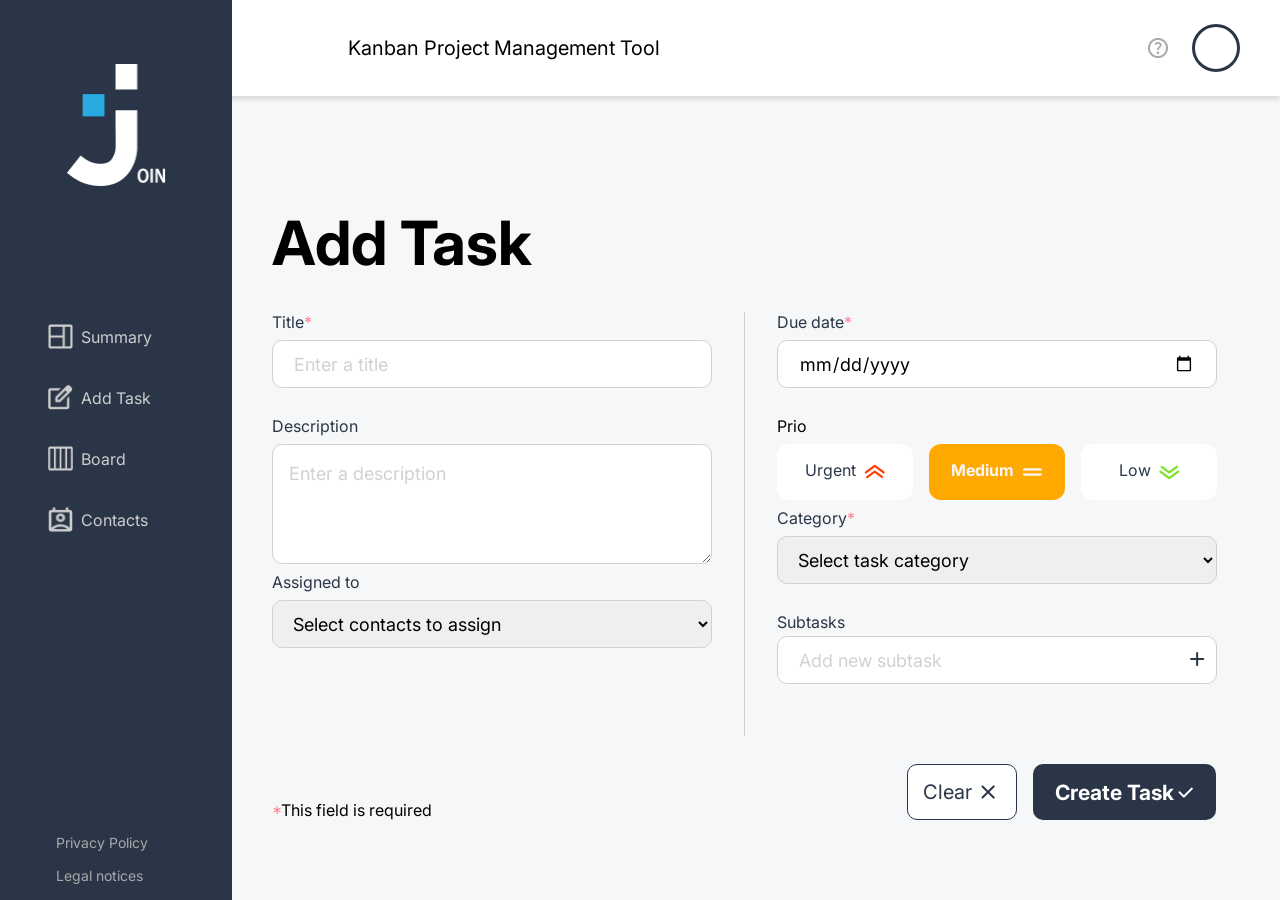
==== commit 0e236b9b: "improved board page etc" ====
--- a/add_task.html
+++ b/add_task.html
@@ -6,6 +6,7 @@
     <title>Join</title>
     <link rel="icon" type="image/png" href="assets/img/logo_dark.png"/>
     <link rel="stylesheet" href="style.css">
+    <script src="js/templates.js"></script>
     <script src="script.js"></script>
     <script src="js/add_task.js"></script>
     <link rel="preconnect" href="https://fonts.googleapis.com">
--- a/style.css
+++ b/style.css
@@ -3,6 +3,8 @@
     font-family: "Inter", sans-serif;
     box-sizing: border-box;
 }
+
+
 
 main{
     position: fixed;
@@ -10,9 +12,15 @@
     left: 232px;
     padding-top: 110px; 
     padding-left: 96px;
+    /* padding-bottom: 120px; */
     background-color: rgb(246, 247, 248);
-    width: 100vw;
-    height: 100vh;
+    width: calc(100vw - 232px);
+    height: calc(100vh - 96px);
+    /* overflow-y: auto; */
+}
+
+#board-main{
+    overflow-y: auto;
 }
 
 main * {
@@ -181,6 +189,27 @@
     z-index: 25;
 }
 
+.scd-options-menu{
+    position: absolute;
+    bottom: 110px;
+    right: 8px;
+    display: flex;
+    flex-direction: column;
+    justify-content: center;
+    background-color: white;
+    width: 116px;
+    height: 100px;
+    padding: 10px;
+    gap: 8px;
+    border-top-left-radius: 20px; 
+    border-bottom-left-radius: 20px;
+    border-bottom-right-radius: 20px;
+    z-index: 25;
+    box-shadow: 0px 4px 4px 0px rgba(0, 0, 0, 0.25);
+    transition: all 125ms ease;
+
+}
+
 .user-menu a{
     color: rgb(205, 205, 205);
     text-decoration: none;
@@ -300,6 +329,8 @@
     main{
         top: 80px;
         right: 0;
+        width: 100vw;
+        height: calc(100vh - 140px);
     }
 }
 
@@ -359,6 +390,19 @@
     margin-top: 4px;
 }
 
+#edit-description{
+    height: 120px; 
+    overflow: auto;
+    vertical-align: top;
+    box-sizing: border-box;
+    border: 1px solid rgba(209, 209, 209, 1);
+    padding: 18px 16px 18px 16px;
+    gap: 10px;
+    width: 100%;
+    font-size: 18px;
+    margin-top: 4px;
+}
+
 
 .addTaskColumn{
     width: 440px;
@@ -414,7 +458,9 @@
     height: 100%;
     transition: all 125ms ease;
     background-color: white;
-}
+    border-radius: 12px;
+}
+
 
 
 input:checked + #urgent-tile{
@@ -457,7 +503,17 @@
     height: 96%;
 }
 
+#subtasks-edit{
+    width: 93%;
+    border: none;
+    height: 96%;
+}
+
 #subtasks:focus{
+    outline:none;
+}
+
+#subtasks-edit:focus{
     outline:none;
 }
 
@@ -511,7 +567,7 @@
     width: 80%;
     margin: 0;
     transition: all 125ms ease;
-    background-color: rgb(246, 247, 248)
+    background-color: rgb(246, 247, 248);
 }
 
 .subtask-input:focus{
@@ -637,10 +693,12 @@
     padding-top: 110px; 
     padding-left: 96px;
     padding-right: 40px;
+    padding-bottom: 64px;
     background-color: rgb(246, 247, 248);
     width: calc(100vw - 232px);
     height: calc(100vh - 96px);
-    overflow: auto;
+    overflow-y: auto;
+    
 }
 
 h2{
@@ -656,6 +714,9 @@
 @media(max-height: 800px){
     header{
         height: 88px;
+    }
+    main{
+        height: calc(100vh - 88px);
     }
     .user-menu{
         top: 88px;
@@ -1215,6 +1276,9 @@
     .form-bottom{
         width: 67%;
     }
+    .add-task-modal .addTaskColumn{
+        width: 44%;
+    }
 }
 
 @media(max-width: 1000px){
@@ -1241,6 +1305,9 @@
     }
     .addTaskColumn{
         width: 60%;
+    }
+    .add-task-modal .addTaskColumn{
+        width: 80%;
     }
     main{
         padding-left: 40px;
@@ -1523,6 +1590,16 @@
     
 }
 
+.add-contact-modal-lh{
+    display: flex;
+    width: 100%;
+    justify-content: flex-end;
+    padding-right: 24px;
+    opacity: 0;
+    margin-top: 16px;
+    margin-bottom: 64px;
+
+}
 
 
 
@@ -1830,4 +1907,1636 @@
         width: 48px;
         margin-right: 8px;
     }
-}+}
+
+
+.main-contacts{
+    display: flex;
+    width: 100vw;
+    position: fixed;
+    top: 96px;
+    left: 232px;
+    background-color: rgb(246, 247, 248);
+}
+
+.contacts-display-div{
+    display: flex;
+    flex-direction: column;
+    width: 456px;
+    height: calc(100vh - 96px);
+    overflow-y: auto;
+    background-color: white;
+    box-shadow: 4px 0px 6px 0px rgba(0, 0, 0, 0.08);
+    align-items: center;
+}
+
+#contacts-display-bar {
+    width: 100%;
+    display: flex;
+    flex-direction: column;
+    align-items: center;    
+}
+
+.contact-display{
+    display: flex;
+    flex-direction: column;
+    margin-right: 32px;
+}
+
+.contacts-display-header{
+    display: flex;
+    align-items: center;
+    margin-left: 64px; 
+    margin-top: 80px;
+}
+
+.contacts-header-bar{
+    border: 2px solid rgba(41, 171, 226, 1);
+    height: 59px;
+    width: 1px;
+    margin-left: 32px;
+    margin-right: 32px;
+    border-radius: 15px;
+
+}
+
+.contacts-header-span{
+    font-size: 27px;
+}
+
+.add-contact-btn{
+    background: rgba(42, 54, 71, 1);
+    border: none;
+    color: white;
+    height: 56px;
+    width: 352px;
+    font-weight: 700;
+    font-size: 21px;
+    border-radius: 15px;
+    margin-top: 24px;
+    transition: all 125ms;
+    display: flex;
+    align-items: center;
+    justify-content: center;
+    margin-bottom: 16px;
+    flex-shrink: 0;
+
+}
+
+.add-contact-btn:hover{
+    cursor: pointer;
+    background-color: rgba(41, 171, 226, 1);
+ 
+}
+
+.add-contact-icon{
+    margin-left: 8px;
+}
+
+
+.contacts-group{
+    width: 352px;
+}
+
+.contacts-group-letter{
+    font-size: 20px;
+    border-bottom: 1px solid lightgray;
+    padding-top: 16px;
+    padding-bottom: 16px;
+    padding-left: 24px;
+    margin-bottom: 8px;
+}
+
+.contacts-display-small{
+    width: 100%;
+    display: flex;
+    transition: all 125ms;
+    border-radius: 15px;
+    padding-top: 16px;
+    padding-bottom: 16px;
+    margin-bottom: 8px;
+}
+
+.contacts-display-small:hover{
+    cursor: pointer;
+    background-color:  rgb(246, 247, 248);
+}
+
+.contacts-display-info{
+    display: flex;
+    flex-direction: column;
+    margin-left: 32px;
+}
+
+.contact-name-sm{
+    font-size: 20px;
+}
+
+.contact-mail-sm{
+    font-size: 16px;
+    color: rgba(0, 124, 238, 1);
+
+}
+
+.initials-div{
+    width: 42px;
+    height: 42px;
+    border-radius: 50%;
+    background-color: orange;
+    color: white;
+    font-size: 12px;
+    display: flex;
+    justify-content: center;
+    align-items: center;
+    margin-left: 12px;
+    border: 2px solid white;
+}
+
+.active-contact-sm{
+    background-color: rgba(42, 54, 71, 1);
+    color: white;
+}
+
+.active-contact-sm{
+    cursor: pointer;
+    background-color: rgba(42, 54, 71, 1) !important;
+    color: white;
+}
+
+
+.add-contact-modal-bg{
+    background-color: rgba(0, 0, 0, 0.02);
+    z-index: 20;
+    position: fixed;
+    left: 0;
+    top: 0;
+    bottom: 0;
+    right: 0;
+    display: flex;
+    justify-content: center;
+    align-items: center;
+    border-radius: 15px;
+}
+
+.add-contact-modal{
+    height: 592px;
+    width: 1212px;
+    display: flex;
+}
+
+.add-contact-modal-left{
+    height: 100%;
+    width: 467px;
+    background-color: rgba(42, 54, 71, 1);
+    display: flex;
+    flex-direction: column;
+    justify-content: center;
+    align-items: flex-start;
+    padding-left: 48px;
+    border-top-left-radius: 32px;
+    border-bottom-left-radius: 32px;
+}
+
+.modal-bar{
+    height: 0;
+    width: 90px;
+    border: 2px solid rgba(41, 171, 226, 1);
+    border-radius: 16px;
+    margin-bottom: 40px; 
+    margin-top: 8px;
+}
+
+.add-contact-modal-title{
+    font-size: 61px;
+    font-weight: 700;
+    color: white;
+    margin-top: 8px;
+    margin-bottom: 8px;
+
+}
+
+.add-contact-team{
+    font-size: 27px;
+    color: white;
+    margin-bottom: 8px;;
+}
+
+.add-contact-modal-right{
+    height: 100%;
+    width: 745px;
+    background-color: white;
+    border-top-right-radius: 32px;
+    border-bottom-right-radius: 32px;
+
+}
+
+
+
+
+.add-contact-modal-rh{
+    display: flex;
+    justify-content: flex-end;
+    padding-left: 24px;
+    padding-right: 40px;
+    margin-top: 40px;
+}
+
+.add-contact-form-div{
+    display: flex;
+    justify-content: center;
+    margin-top: 72px;
+}
+
+.add-contact-form{
+    width: 422px;
+}
+
+.new-contact-img{
+    height: 120px;
+    width: 120px;
+    margin-right: 72px;
+    margin-top: 48px;
+}
+
+.add-contact-icon{
+    width: 24px;
+    height: 24px;
+}
+
+.add-contact-form-btns{
+    display: flex;
+    margin-top: 32px;
+}
+
+.cancel-contact-btn{
+    width: 126px;
+    color: rgba(42, 54, 71, 1);
+    font-size: 20px;
+    border: 1px solid rgba(42, 54, 71, 1);
+    background-color: white;
+}
+
+.create-contact-btn{
+    font-size: 21px;
+    font-weight: 700;
+    width: 214px;
+    color: white;
+    background-color: rgba(42, 54, 71, 1);
+    border: unset;
+    margin-left: 24px;
+}
+
+
+.btn-icon{
+    margin-left: 4px;
+}
+
+.add-contact-form-btns button{
+    height: 56px;
+    display: flex;
+    align-items: center;
+    justify-content: center;
+    transition: all 75ms ease;
+    border-radius: 16px;
+}
+
+.cancel-contact-btn:hover{
+    cursor: pointer;
+    border: 2px solid rgba(41, 171, 226, 1);
+    color: rgba(41, 171, 226, 1);
+}
+
+.create-contact-btn:hover{
+    cursor: pointer;
+    background-color: rgba(41, 171, 226, 1);
+}
+
+.close-contact-modal-icon{
+    cursor: pointer;
+}
+
+
+.contact-display-body{
+    display: flex;
+    flex-direction: column;
+    margin-left: 80px;
+    margin-top: 32px;
+}
+
+.single-contact-display-header{
+    display: flex;
+    flex-wrap: wrap;
+    align-items: center;
+}
+
+.scd-initials{
+    height: 120px;
+    width: 120px;
+    border-radius: 50%;
+    border: 3px solid white;
+    background-color: orange;
+    color: white;
+    display: flex;
+    align-items: center;
+    justify-content: center;
+    font-size: 47px;
+    font-weight: 500;
+    margin-right: 48px;
+
+}
+
+.scd-name{
+    font-size: 47px;
+    font-weight: 500;
+}
+
+.scd-options-div{
+    display: flex;
+    margin-top: 8px;
+}
+
+.scd-option-btn{
+    height: 24px;
+    border: none;
+    font-size: 16px;
+    display: flex;
+    align-items: center;
+    background-color: transparent;
+    margin-right: 8px;
+}
+
+.scd-option-btn:hover{
+    cursor: pointer;
+    color: rgba(41, 171, 226, 1);
+    font-weight: bold;
+}
+
+.scd-option-btn:hover img{
+    filter: brightness(0) saturate(100%) invert(73%) sepia(29%) saturate(6474%) hue-rotate(165deg) brightness(92%) contrast(91%);
+}
+
+.scd-option-btn img{
+    width: 24px;
+    height: 24px;
+    margin-right: 2px;
+}
+
+.single-contact-display-body{
+    display: flex;
+    flex-direction: column;
+    margin-top: 24px;
+}
+
+.contact-info{
+    font-size: 20px;
+    margin-top: 24px;
+    margin-bottom: 16px;
+}
+
+.scd-info-title{
+    font-size: 16px;
+    font-weight: 700;
+    margin-bottom: 8px;
+    margin-top: 24px;
+}
+
+.contact-mail{
+    font-size: 16px;
+    color: rgba(41, 171, 226, 1);
+}
+
+.contact-phone{
+    font-size: 16px;
+}
+
+#c-header-bar-mobile{
+    display: none;
+}
+
+.scd-options-mobile-div{
+    opacity: 0;
+    height: 56px;
+    width: 56px;
+    position: fixed;
+    bottom: 120px;
+    right: 20px;
+    background-color: #2A3647;
+    display: flex;
+    justify-content: center;
+    align-items: center;
+    border-radius: 50%;
+    transition: all 125ms ease;
+}
+
+.scd-options-mobile-div:hover{
+    cursor: pointer;
+    background-color: #29ABE2;
+}
+
+.add-contact-btn-mobile{
+    opacity: 0;
+    height: 56px;
+    width: 56px;
+    position: fixed;
+    bottom: 120px;
+    right: 20px;
+    background-color: #2A3647;
+    display: flex;
+    justify-content: center;
+    align-items: center;
+    border-radius: 50%;
+    transition: all 125ms ease;
+    border: unset;
+}
+
+.add-contact-btn-mobile:hover{
+    cursor: pointer;
+    background-color: #29ABE2;
+}
+
+.return-arrow-contacts-mobile{
+    display: none;
+    position: fixed;
+    top: 190px;
+    right: 40px;
+}
+
+
+
+@media(max-height: 800px){
+    .main-contacts{
+        top: 88px;
+        height: 100vh;
+    }
+    #contacts-display-bar{
+        height: 100vh;
+    }
+}
+
+
+@media(max-width: 1320px){
+    .contacts-display-div{
+        width: 400px;
+    }
+    .contacts-display-header{
+        margin-left: 24px;
+    }
+    .contact-display-body{
+        margin-left: 56px;
+    }
+    
+}
+
+
+@media(max-width: 1230px){
+    .contacts-display-header{
+        flex-direction: column;
+        align-items: flex-start;
+    }
+    h1{
+        font-size: 47px;
+    }
+    .contacts-header-span{
+        font-size: 20px;
+        margin-top: 8px;
+    }
+    #c-header-bar-desktop{
+        display: none;
+    }
+
+    #c-header-bar-mobile{
+        width: 90px;
+        height: 1px;
+        display: block;
+        margin-left: 0;
+        margin-top: 16px;
+    }
+    .scd-initials{
+        height: 80px;
+        width: 80px;
+        font-size: 27px;
+        font-weight: 400;
+    }
+    .scd-name{
+        font-size: 36px;
+        font-weight: 700;
+    }
+  
+    .contact-display-body{
+        margin-left: 24px;
+    }
+    .single-contact-display-body{
+        margin-top: 16px;
+    }
+    .scd-initials{
+        margin-right: 16px;
+    }
+    .add-contact-modal{
+        flex-direction: column;
+        height: 80%;
+        width: 80%;
+    }
+    .add-contact-modal-left{
+        height:50%;
+        width: 100%;
+        border-top-left-radius: 32px;
+        border-top-right-radius: 32px;
+        border-bottom-left-radius: 0;
+        justify-content: flex-start;
+    }
+    .add-contact-modal-right{
+        height: 50%;
+        width: 100%;
+        border-bottom-left-radius: 32px;
+        border-bottom-right-radius: 32px;
+        border-top-right-radius: 0;
+    }
+    .add-contact-modal-logo{
+        display: none;
+    }
+    .add-contact-modal-lh{
+        opacity: 1;
+    }
+    .add-contact-modal-rh{
+        display: none;
+    }
+    .add-contact-form-div{
+        margin-top: 16px;
+    }
+    .add-contact-form-btns{
+        margin-top: 0;
+    }
+    .cancel-contact-btn{
+        height: 40px;
+    }
+    .create-contact-btn{
+        height: 40px;
+    }
+
+}
+
+
+@media(max-width: 1080px){
+    .return-arrow-contacts-mobile{
+        display: block;
+    }
+    .contact-display{
+        height: 100vh;
+        display: none;
+    }
+    .contacts-display-div{
+        width: calc(100vw - 232px);
+        align-items: flex-start;
+        padding-left: 24px;
+    }
+    #contacts-display-bar{
+        align-items: flex-start;
+    }
+}
+
+@media(max-width: 630px){
+    .contacts-display-div{
+        padding-left: 8px;
+    }
+}
+
+
+@media(max-width: 800px){
+    .new-contact-img{
+        display: none;
+    }
+}
+
+@media(max-width: 600px){
+    .add-contact-modal-title{
+        font-size: 47px;
+    }
+    .contacts-display-div{
+        height: calc(100vh - 155px);
+        padding-left: 8px;
+    }
+    #contacts-display-bar{
+        margin-top: 32px;
+        align-items: center;
+    }
+    #add-contact-btn{
+        display: none;
+    }
+    .main-contacts{
+        left: 0;
+        top: 80px;
+    }
+    .contacts-display-div{
+        width: 100vw;
+    }
+    .scd-options-mobile-div{
+        opacity: 1;
+    }
+    .scd-options-div{
+        display: none;
+    }
+    .add-contact-btn-mobile{
+        opacity: 1;
+    }
+    .add-contact-modal{
+        height: 100vh;
+        width: 100vw;
+    }
+    .add-contact-modal-left{
+        border-top-left-radius: 0;
+        border-top-right-radius: 0;
+        padding-left: 24px;
+    }
+    .add-contact-modal-right{
+        border-bottom-left-radius: 0;
+        border-bottom-right-radius: 0;
+    }
+    .add-contact-modal-lh{
+        margin-bottom: 80px;
+    }
+   .add-contact-input{
+    height: 41px;
+   }
+   .cancel-contact-btn{
+    height: 51px;
+ 
+   }
+   .create-contact-btn{
+    height: 51px;
+    
+   }
+   .add-contact-form-btns{
+    margin-top: 8px;
+    }
+}
+
+@media(max-width: 400px){
+    .contacts-group{
+        width: 100%;
+        padding-right: 16px;
+    }
+    #cancel-or-delete-btn{
+        display: none;
+    }
+}
+
+
+
+
+
+.board-main-header{
+    display: flex;
+    justify-content: space-between;
+    align-items: center;
+    width: 57vw;
+}
+
+.board-main-header-right{
+    display: flex;
+    justify-content: space-between;
+    width: 504px;
+}
+
+.board-header-searchbar-container{
+    display: flex;
+    align-items: center;
+    justify-content: space-between;
+    width: 312px;
+    height: 48px;
+    border: 1px solid rgba(168, 168, 168, 1);
+    background-color: white;
+    padding-right: 16px;
+}
+
+.board-searchbar-container-mobile{
+    margin-top: 24px;
+    width: 56vw;
+    height: 48px;
+    border: 1px solid rgba(168, 168, 168, 1);
+    background-color: white;
+    padding-right: 16px;
+    display: none;
+}
+
+.board-header-input{
+    border: none;
+    font-size: 20px;
+    padding-left: 16px;
+    width: 90%;
+}
+
+.board-header-input:focus{
+    border: none;
+    outline: none;
+}
+
+.board-input-icon{
+    height: 32px;
+    width: 32px;   
+
+}
+
+.board-header-add-task-btn{
+    border: unset;
+    display: flex;
+    justify-content: center;
+    align-items: center;
+    height: 48px;
+    width: 160px;
+    background-color: rgba(42, 54, 71, 1);
+    color: white;
+    font-size: 21px;
+    font-weight: 700;
+    transition: all 125ms ease;
+}
+
+.board-header-btn-mobile{
+    border: unset;
+    display: flex;
+    justify-content: center;
+    align-items: center;
+    height: 48px;
+    width: 48px;
+    background-color: rgba(42, 54, 71, 1);
+    color: white;
+    font-size: 21px;
+    font-weight: 700;
+    transition: all 125ms ease;
+    display: none;
+}
+
+.board-header-add-task-btn:hover{
+    cursor: pointer;
+    background-color: #29ABE2;
+    box-shadow: 4px 0px 6px 0px rgba(0, 0, 0, 0.08);
+}
+
+.board-header-btn-mobile:hover{
+    cursor: pointer;
+    background-color: #29ABE2;
+    box-shadow: 4px 0px 6px 0px rgba(0, 0, 0, 0.08);
+}
+
+.board-add-task-icon{
+    margin-left: 8px;
+}
+
+.board-columns-div{
+    display: flex;
+    margin-top: 64px;
+    
+}
+
+.board-column{
+    width: 244px;
+    display: flex;
+    flex-direction: column;
+    margin-right: 32px;
+}
+
+.board-column-header{
+    width: 100%;
+    display: flex;
+    justify-content: space-between;
+}
+
+.board-column-title{
+    font-size: 20px;
+    font-weight: 700;
+    color: rgba(66, 82, 110, 1);
+
+}
+
+.board-column-add-btn{
+    display: flex;
+    justify-content: center;
+    align-items: center;
+    width: 24px;
+    height: 24px;
+    font-size: 16px;
+    font-weight: 700;
+    border: 2px solid rgba(42, 54, 71, 1);
+    border-radius: 8px;
+}
+
+.board-column-add-btn:hover{
+    cursor: pointer;
+    border: 2px solid #29ABE2;
+}
+
+.board-column-add-btn:hover .column-add-btn-icon{
+    filter: brightness(0) saturate(100%) invert(65%) sepia(70%) saturate(2260%) hue-rotate(166deg) brightness(91%) contrast(95%);
+}
+
+.board-column-body{
+    margin-top: 16px;
+    padding-bottom: 64px;
+    min-height: 500px;
+    transition: all 125ms ease;
+}
+
+.no-tasks-div{
+    display: flex;
+    justify-content: center;
+    align-items: center;
+    font-size: 16px;
+    background-color: rgba(231, 231, 231, 1);
+    color: rgba(168, 168, 168, 1);
+    border: 1px dotted rgba(168, 168, 168, 1);
+    box-shadow: 0px 0px 4px 0px rgba(0, 0, 0, 0.16);
+    width: 100%;
+    height: 48px;
+
+
+}
+
+
+.add-task-modal-bg{
+    background-color: rgba(0, 0, 0, 0.02);
+    z-index: 20;
+    position: fixed;
+    left: 0;
+    top: 0;
+    bottom: 0;
+    right: 0;
+    display: flex;
+    justify-content: center;
+    align-items: center;
+    border-radius: 15px;
+}
+
+.add-task-modal{
+    width: 1116px;
+    height: 870px;
+    border-radius: 30px;
+    background-color: white;
+    padding: 64px;
+}
+
+.display-none{
+    display: none;
+}
+
+.add-task-modal-header{
+    width: 100%;
+    display: flex;
+    justify-content: space-between;
+}
+
+.close-task-form-icon{
+    height: 32px;
+    width: 32px;
+}
+
+.close-task-form-icon:hover{
+    cursor: pointer;
+}
+
+.add-task-modal *{
+    border-radius: 12px;
+}
+
+.board-task-div{
+    display: flex;
+    flex-direction: column;
+    align-items: flex-start;
+    width: 100%;
+    padding: 16px 16px 8px 16px;
+    background-color: white;
+    border-radius: 16px;
+    box-shadow: 0px 0px 10px 3px rgba(0, 0, 0, 0.08);
+    margin-bottom: 12px;
+}
+
+.board-task-div:hover{
+    cursor: pointer;
+}
+
+.drag-area-highlight{
+    background-color: #f2f2f2;
+}
+
+.board-task-category-div{
+    color: white;
+    border-radius: 8px;
+    padding: 4px 16px;
+    font-size: 16px;
+    margin-bottom: 16px;
+}
+
+.board-task-title{
+    font-size: 16px;
+    font-weight: 700;
+    color: rgba(42, 54, 71, 1);
+    margin-bottom: 8px;
+}
+
+.board-task-description{
+    font-size: 16px;
+    font-weight: 400;
+    color: rgba(168, 168, 168, 1);
+    -webkit-line-clamp: 2;
+    display: -webkit-box;
+    -webkit-box-orient: vertical;
+    overflow: hidden;
+    padding: 4px;
+
+}
+
+.board-task-bottom-div{
+    display: flex;
+    justify-content: space-between;
+    align-items: center;
+    width: 100%;
+    height: 48px;
+    margin-top: 8px;
+    padding-left: 8px;
+    padding-right: 8px;
+}
+
+.board-task-contacts-div{
+    display: flex;
+    align-items: center;
+    
+}
+
+.board-task-contact-logo{
+    width: 32px;
+    height: 32px;
+    border-radius: 50%;
+    border: 1px solid white;
+    background-color: red;
+    color: white;
+    font-size: 12px;
+    display: flex;
+    justify-content: center;
+    align-items: center;
+    position: relative;
+    margin-left: -8px;
+    z-index: 1;
+}
+
+.board-task-contact-logo:nth-child(1) {
+    z-index: 1; /* First div will be at the bottom */
+}
+
+.board-task-contact-logo:nth-child(2) {
+    z-index: 2; /* Second div will be on top of the first */
+}
+
+.board-task-contact-logo:nth-child(3) {
+    z-index: 3; /* Third div will be on top of the second */
+}
+.board-task-contact-logo:nth-child(4) {
+    z-index: 4; /* Third div will be on top of the second */
+}
+
+.board-task-urgency{
+    height: 6.33px;
+    width: 17px;
+    
+}
+
+
+#board-task-category-us{
+    background-color: #1FD7C1;
+}
+
+#board-task-category-tt{
+    background-color: #0038FF;
+}
+
+.board-task-subtasks-display{
+    display: flex;
+    align-items: center;
+    height: 12px;
+    margin-top: 20px;
+    margin-bottom: 8px;
+}
+
+.board-subtasks-bar-container{
+    height: 8px;
+    width: 128px;
+    border-radius: 32px;
+    background-color: rgba(244, 244, 244, 1);
+    
+}
+
+.board-subtasks-bar{
+    height: 8px;
+    width: 50%;
+    border-radius: 32px;
+    background-color: #4589FF;
+}
+
+.board-subtasks-display{
+    font-size: 12px;
+    margin-left: 8px;
+}
+
+.task-display-modal-bg{
+    background-color: rgba(0, 0, 0, 0.02);
+    z-index: 20;
+    position: fixed;
+    left: 0;
+    top: 0;
+    bottom: 0;
+    right: 0;
+    display: flex;
+    justify-content: center;
+    align-items: center;
+    border-radius: 15px;
+}
+
+
+
+.display-none{
+    display: none;
+}
+
+
+.task-display-large{
+    background-color: white;
+    border-radius: 24px;
+    box-shadow: 0px 0px 4px 0px rgba(0, 0, 0, 0.16);
+    width: 525px;
+    display: flex;
+    flex-direction: column;
+    box-sizing: border-box;
+    padding: 32px;
+}
+
+.edit-task-content{
+    padding-right: 24px;
+    overflow: auto;
+    height: 80%;
+    
+}
+
+
+
+.large-task-display-header{
+    display: flex;
+    justify-content: space-between;
+    margin-top: 8px;
+    margin-bottom: 8px;
+}
+
+.large-task-category{
+    color: white;
+    background-color: #1FD7C1;
+    border-radius: 8px;
+    height: 36px;
+    display: flex;
+    align-items: center;
+    justify-content: center;
+    font-size: 23px;
+    padding: 0 24px;
+
+}
+
+.large-task-close-icon{
+    width: 32px;
+    height: 32px;
+}
+
+.large-task-close-icon:hover{
+    cursor: pointer;
+}
+
+.large-task-title{
+    font-size: 61px;
+    font-weight: 700;
+    line-height: 73px;
+    margin-top: 8px;
+    margin-bottom: 8px;
+}
+
+.large-task-description{
+    font-size: 20px;
+    margin-top: 24px;
+    margin-bottom: 24px;
+}
+
+.large-task-info-table {
+    width: 60%; 
+    border-collapse: collapse; 
+    margin-bottom: 4px;
+}
+
+.large-task-info-table td{
+    padding: 4px 0;
+}
+
+.large-task-info-description{
+    font-size: 20px;
+    color: rgba(66, 82, 110, 1);
+    
+}
+
+.large-task-info-content{
+    font-size: 19px;
+    color: rgba(0, 0, 0, 1);
+}
+
+.large-task-contacts-display{
+    margin-top: 12px;
+    margin-bottom: 12px;
+    
+}
+
+.large-task-contact-div{
+    display: flex;
+    align-items: center;
+    margin-left: 16px;
+    margin-bottom: 12px;
+}
+
+.large-task-contact-initials{
+    color: white;
+    background-color: blue;
+    border-radius: 50%;
+    display: flex;
+    justify-content: center;
+    align-items: center;
+    height: 32px;
+    width: 32px;
+    font-size: 12px;
+    margin-right: 24px;
+}
+
+.large-task-subtasks-display{
+    margin-top: 8px;
+    margin-left: 16px;
+    margin-bottom: 8px;
+}
+
+.large-task-subtask-div{
+    
+    margin-bottom: 8px;
+    display: flex;
+    align-items: center;
+}
+
+.subtask-checkbox{
+    margin-right: 16px;
+}
+
+.subtask-checkbox:hover{
+    cursor: pointer;
+}
+
+.large-task-display-footer{
+    margin-top: 16px;
+    display: flex;
+    justify-content: flex-end;
+}
+
+.large-task-btn-seperator{
+    height: 24px;
+    width: 0px;
+    border: 1px solid rgba(209, 209, 209, 1);
+    margin-left: 8px;
+    margin-right: 8px;
+    
+}
+
+.task-footer-btn-icon{
+    width: 24px;
+    height: 24px;
+    margin-right: 8px;
+}
+
+.large-task-button{
+    border: unset;
+    background-color: white;
+    display: flex;
+    align-items: center;
+}
+
+.large-task-button:hover{
+    cursor: pointer;
+    font-weight: bold;
+    color: #29ABE2;
+}
+
+.large-task-button:hover img{
+    filter: brightness(0) saturate(100%) invert(56%) sepia(91%) saturate(1445%) hue-rotate(165deg) brightness(95%) contrast(85%);
+}
+
+
+.edit-task-display-header{
+    display: flex;
+    justify-content: flex-end;
+    margin-bottom: 16px;
+    margin-top: 8px;
+}
+
+.edit-task-modal-footer{
+    display: flex;
+    justify-content: flex-end;
+    
+    margin-bottom: 16px;
+}
+
+.edit-task-btn{
+    font-size: 21px;
+    font-weight: 700;
+    width: 80px;
+    height: 49px;
+    color: white;
+    background-color: rgba(42, 54, 71, 1);
+    border: unset;
+    border-radius: 12px;
+}
+
+.edit-task-btn:hover{
+    cursor: pointer;
+    background-color: rgba(41, 171, 226, 1);
+}
+
+.task-display-large .input{
+    display: flex;
+    flex-direction: column;
+    margin-bottom: 16px;
+}
+
+
+.edit-task-input{
+    height: 41px;
+    font-size: 18px;
+    width: 95%;
+    border-radius: 12px;
+    border: 1px solid lightgrey;
+    padding: 8px;
+}
+
+.task-display-large #edit-description{
+    font-size: 18px;
+    width: 95%;
+    border-radius: 12px;
+    border: 1px solid lightgrey;
+    padding: 8px;
+}
+
+.task-display-large select{
+    font-size: 18px;
+    width: 95%;
+    border-radius: 12px;
+    border: 1px solid lightgrey;
+    padding: 8px;
+}
+
+.task-display-large .subtask-input-container{
+    font-size: 21px;
+    width: 95%;
+    border-radius: 12px;
+    border: 1px solid lightgrey;
+    padding: 8px;
+}
+
+.task-display-large label{
+    margin-top: 16px;
+}
+
+.edit-task-assigned-contacts-display{
+    display: flex;
+}
+
+.edit-task-contact-logo{
+    width: 32px;
+    height: 32px;
+    border-radius: 50%;
+    border: 1px solid white;
+    background-color: red;
+    color: white;
+    font-size: 12px;
+    display: flex;
+    justify-content: center;
+    align-items: center;
+    position: relative;
+    
+}
+
+
+#edit-task-subtasks-list{
+    margin-top: 4px;
+    width: 100%;
+    padding: 0;
+}
+
+#edit-task-subtasks-list li{
+    display: flex ;
+    justify-content: space-between;
+    align-items: center;
+    padding: 2px 8px 2px 32px;
+    width: 100%;
+    transition: all 125ms ease;
+    border-radius: 8px;
+}
+
+.subtasks-icons{
+    display: flex;
+    gap: 8px;
+    padding-top: 4px;
+}
+
+.subtask-icon{
+    height: 20px;
+    width: 20px;
+    opacity: 0;
+}
+
+.subtask-input{
+    padding: 0;
+    font-size: 14px;
+    border: none;
+    padding-left: 4px;
+    height: 18px;
+    width: 80%;
+    margin: 0;
+    transition: all 125ms ease;
+    background-color: rgb(246, 247, 248)
+}
+
+.subtask-input:focus{
+    outline: none ;
+}
+
+.subtask-input:hover{
+    cursor: pointer;
+    background-color: rgb(228, 228, 228);
+}
+
+.bullet-point{
+    width: 3px;
+    height: 3px;
+    margin-right: 0;
+    
+}
+
+#edit-task-subtasks-list li:hover{
+    background-color: rgb(228, 228, 228);
+    cursor: pointer;
+}
+
+#edit-task-subtasks-list li:hover .subtask-input{
+    background-color: rgb(228, 228, 228);
+}
+
+#edit-task-subtasks-list li:hover .subtask-icon {
+    opacity: 1;
+  }
+
+  .bg-white{
+    background-color: white;
+  }
+
+
+  @media(max-width: 1700px){
+    .board-main-header{
+        width: 70vw;
+    }
+  }
+  @media(max-width: 1600px){
+    .board-main-header{
+        width: 73vw;
+    }
+  }
+  @media(max-width: 1500px){
+    .board-main-header{
+        width: 75vw;
+    }
+  }
+
+
+@media(max-height: 800px){
+    .add-task-modal{
+        height: 95vh;
+    }
+    .large-task-title{
+        font-size: 51px;
+        line-height: 54px;
+    }
+    .board-task-description{
+        padding-bottom: 0;
+    }
+    
+}
+
+
+@media(max-width: 1400px){
+    .board-column{
+        width: 16vw;
+    }
+    .board-main-header{
+        width: 70vw;
+    }
+
+}
+@media(max-width: 1100px){
+    .board-column{
+        width: 15vw;
+    }
+    .board-task-description{
+        padding: 0;
+        padding-bottom: 2px;
+    }
+    .board-header-searchbar-container{
+        width: 200px;
+    }
+    .board-main-header-right{
+        width: 380px;
+    }
+}
+
+@media(max-width: 920px){
+    .board-column{
+        width: 14vw;
+    }
+}
+
+@media(max-width:900px){
+    .board-main-header{
+        width: 65vw;
+    }
+    .board-header-add-task-btn{
+        display: none;
+    }
+    .board-header-btn-mobile{
+        display: flex;
+        justify-content: center;
+        align-items: center;
+    }
+    .board-add-task-icon{
+        margin-left: 0;
+    }
+    .board-main-header-right{
+        width: 260px;
+    }
+    .board-task-category-div{
+        padding: 4px;
+    }
+    .board-task-div{
+        padding: 8px;
+    }
+}
+
+
+@media(max-width: 850px){
+    .board-column{
+        width: 13vw;
+    }
+    .board-main-header{
+        width: 63vw;
+    }
+    .board-columns-div{
+        flex-direction: column;
+    }
+    .board-column-body{
+        min-height: 100px;
+    }
+    .board-column{
+        width: 63vw;
+    }
+    main{
+        overflow-y: scroll;
+        padding-bottom: 80px;
+    }
+    .board-task-category-div{
+        padding: 4px 16px;
+    }
+    .add-task-modal .form-bottom{
+        width: 70%;
+    }
+   
+}
+
+@media(max-width: 780px){
+    .board-main-header{
+        width: 58vw;
+    }
+    .board-column{
+        width: 58vw;
+    }
+}
+@media(max-width: 700px){
+    .board-main-header{
+        width: 56vw;
+    }
+    .board-column{
+        width: 56vw;
+    }
+    .board-header-searchbar-container{
+        display: none;
+    }
+    .board-main-header-right{
+        width: 48px;
+    }
+    .board-searchbar-container-mobile{
+        display: flex;
+        align-items: center;
+        justify-content: space-between;
+    }
+    .board-columns-div{
+        margin-top: 32px;
+    }
+}
+
+
+@media(max-width: 630px){
+    .board-main-header{
+        width: 53vw;
+    }
+    .board-column{
+        width: 53vw;
+    }
+    .board-searchbar-container-mobile{
+        width: 53vw;
+    }
+}
+
+@media(max-width: 600px){
+    .board-main-header{
+        width: 90vw;
+    }
+    .board-column{
+        width: 90vw;
+    }
+    .board-searchbar-container-mobile{
+        width: 90vw;
+    }
+    main {
+        padding-bottom: 200px;
+    }
+    .board-main-header{
+        margin-top: 16px;
+    }
+    .board-searchbar-container-mobile{
+        margin-top: 48px;
+    }
+    .board-column-title{
+        font-size:27px;
+    }
+    .board-column-add-btn{
+        height: 30px;
+        width: 30px;
+    }
+    .board-column{
+        margin-top: 8px;
+        margin-bottom: 16px;
+    }
+    .task-display-large{
+        width: 100%;
+    }
+}
+
+
+@media(max-width: 500px){
+    .add-task-modal{
+        height: 100%;
+        width: 100%;
+        border-radius: unset;
+       }
+     .add-task-modal-header{
+     width: 100%;
+    }
+    .add-task-modal{
+        padding: 40px;
+    }
+    .add-task-modal .addTaskColumn{
+        width: 100%;
+    }
+}
+
+@media(max-width: 1300px){
+    .add-task-modal .form-bottom{
+        width: 80%;
+    }
+}
+
+.add-task-modal .subtask-input{
+    background-color: white;
+}
+
+.task-display-large .subtask-input{
+    background-color: white;
+}
+
+
+@media(max-width: 1200px){
+    .board-subtasks-bar-container{
+        width: 80px;
+    }
+}
+@media(max-width: 1000px){
+    .board-subtasks-bar-container{
+        width: 40px;
+    }
+}
+@media(max-width: 850px){
+    .board-subtasks-bar-container{
+        width: 200px;
+    }
+}
+
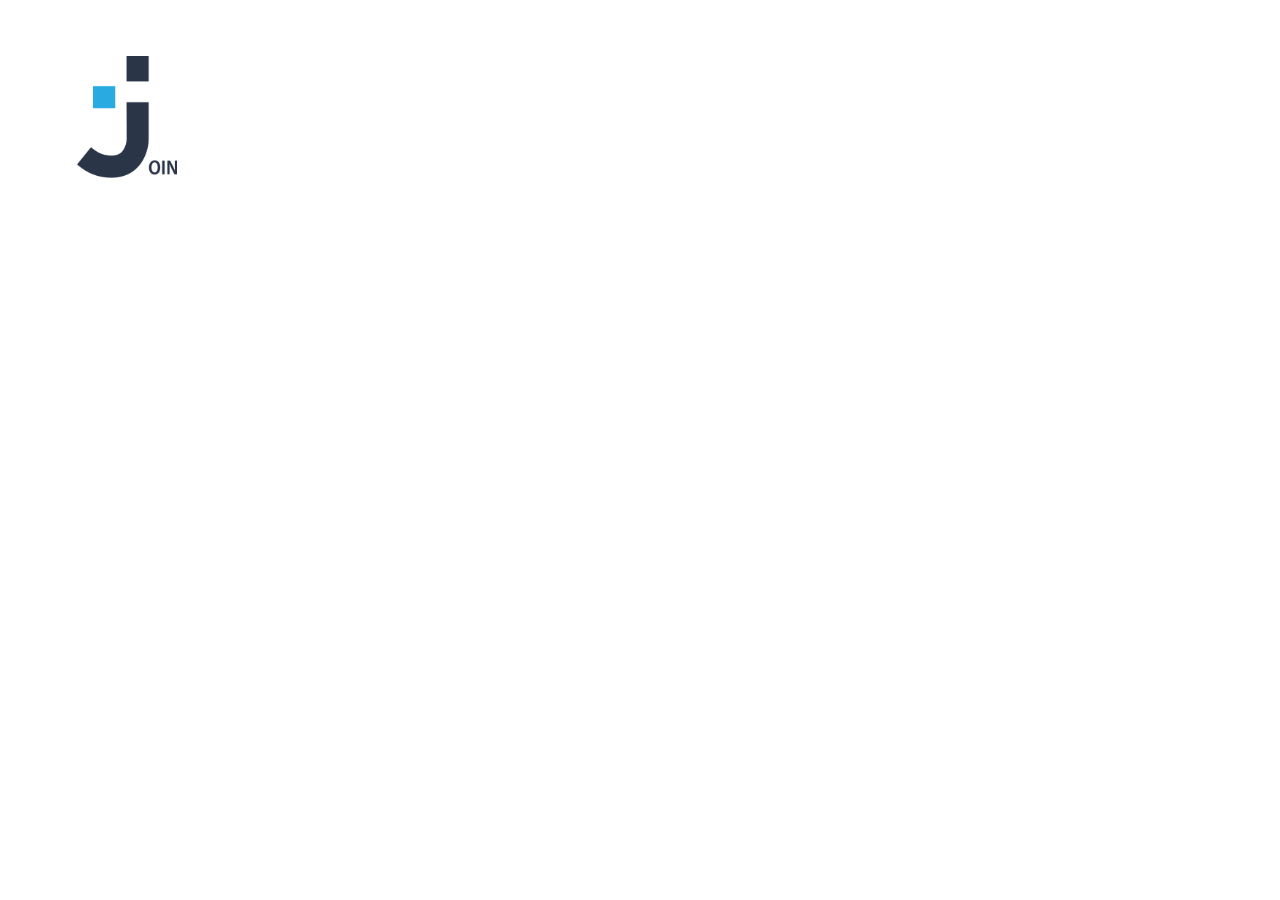
==== commit e086229d: "improved styles structure" ====
--- a/add_task.html
+++ b/add_task.html
@@ -5,7 +5,11 @@
     <meta name="viewport" content="width=device-width, initial-scale=1.0">
     <title>Join</title>
     <link rel="icon" type="image/png" href="assets/img/logo_dark.png"/>
-    <link rel="stylesheet" href="style.css">
+    <link rel="stylesheet" href="styles/style.css">
+    <link rel="stylesheet" href="styles/add_task.css">
+    <link rel="stylesheet" href="styles/board.css">
+    <link rel="stylesheet" href="styles/contacts.css">
+    <link rel="stylesheet" href="styles/summary.css">
     <script src="js/templates.js"></script>
     <script src="script.js"></script>
     <script src="js/add_task.js"></script>
@@ -22,6 +26,6 @@
         <h1>Add Task</h1>
         <div w3-include-html="assets/templates/task_form.html"></div>
     </main>
-
+    <div class="task-added-modal " id="task-added-modal">Task added to board <img src="assets/img/board1.png" id="task-added-msg-img"></div>
 </body>
 </html>
--- a/styles/style.css
+++ b/styles/style.css
@@ -0,0 +1,3813 @@
+*{
+    margin: 0;
+    font-family: "Inter", sans-serif;
+    box-sizing: border-box;
+}
+
+
+
+main{
+    position: fixed;
+    top: 96px;
+    left: 232px;
+    padding-top: 110px; 
+    padding-left: 96px;
+    /* padding-bottom: 120px; */
+    background-color: rgb(246, 247, 248);
+    width: calc(100vw - 232px);
+    height: calc(100vh - 96px);
+    /* overflow-y: auto; */
+}
+
+#board-main{
+    overflow-y: auto;
+}
+
+main * {
+    border-radius: 10px;
+}
+
+
+.sidebar{
+    position: fixed;
+    display: flex;
+    flex-direction: column;
+    align-items: center;
+    background-color: rgb(42, 54, 71);
+    height: 100vh;
+    width: 232px ;
+    z-index: 10;
+    border-radius: unset;
+}
+
+.sidebar-logo{
+    width: 100.03px;
+    height: 121.97px;
+    margin-top: 64px;
+    margin-bottom: 64px;
+}
+
+.sidebar-icon{
+    height: 25px;
+    width: 25px;
+    margin-right: 8px;
+    margin-left: 48px;
+}
+
+.sidebar-menu{
+    display: flex;
+    flex-direction: column;
+    align-items: center;
+    width: 100%;
+    gap: 15px;
+    margin-top: 64px;
+}
+
+.sidebar-menu-div{
+    display: flex;
+    align-items: center;
+    height: 46px;
+    width: 100%;
+    color: rgb(205, 205, 205);
+    transition: all 125ms;
+    font-size: 16px;
+}
+
+a{
+    text-decoration: none;
+}
+
+.sidebar-menu-div:hover{
+    cursor: pointer;
+    background-color: rgb(9, 25, 49);
+}
+
+.active-link{
+    background-color: rgb(9, 25, 49);
+    color: white;
+}
+
+.sidebar-menu-2{
+    width: 100%;
+    align-items: flex-start;
+    gap: 4px;
+    margin-top: 283px;
+}
+
+.sidebar-menu-2 a{
+    color: rgb(168, 168, 168);
+    font-size: 14px;
+    padding: 8px 0 8px 0;
+}
+
+.sidebar-menu-2 a:hover{
+    cursor: pointer;
+    font-weight: bold;
+    color: rgba(41, 171, 226, 1);
+}
+
+.sidebar-2-div{
+    display: flex;
+    flex-direction: column;
+    width: 50%;
+    margin-left: 56px;
+}
+
+
+header{
+    position: fixed;
+    top: 0;
+    width: 100vw;
+    height: 96px;
+    display: flex;
+    justify-content: space-between;
+    align-items: center;
+    box-shadow: 0px 4px 4px 0px rgba(0, 0, 0, 0.1);
+    padding: 20px 40px 20px 348px;
+    gap: 0px;
+    z-index: 5;
+    border-radius: unset;
+}
+
+.header-title{
+    font-size: 20px;
+    font-weight: 400;
+}
+
+.header-icons{
+    display: flex;
+    align-items: center;
+    gap: 16px;
+}
+
+.help-icon{
+    height: 20px;
+    width: 20px;
+    margin-right: 8px;
+    transition: transform 100ms;
+}
+
+.help-icon:hover{
+    cursor: pointer;
+    transform: scale(1.1);
+}
+
+.user-initials{
+    width: 48px;
+    height: 48px;
+    border: 3px solid rgba(42, 54, 71, 1);
+    border-radius: 50%;
+    display: flex;
+    justify-content: center;
+    align-items: center;
+    color: rgba(41, 171, 226, 1);
+    font-weight: bold;
+    font-size: 20px;
+}
+
+.user-initials:hover{
+    cursor: pointer;
+    background-color: rgb(230, 230, 230);
+}
+
+
+.user-menu{
+    position: absolute;
+    top: 96px;
+    right: 24px;
+    display: flex;
+    flex-direction: column;
+    justify-content: center;
+    background-color: rgba(42, 54, 71, 1);
+    width: 158px;
+    height: 164px;
+    padding: 10px;
+    gap: 8px;
+    border-top-left-radius: 20px; 
+    border-bottom-left-radius: 20px;
+    border-bottom-right-radius: 20px;
+    z-index: 25;
+}
+
+.scd-options-menu{
+    position: absolute;
+    bottom: 110px;
+    right: 8px;
+    display: flex;
+    flex-direction: column;
+    justify-content: center;
+    background-color: white;
+    width: 116px;
+    height: 100px;
+    padding: 10px;
+    gap: 8px;
+    border-top-left-radius: 20px; 
+    border-bottom-left-radius: 20px;
+    border-bottom-right-radius: 20px;
+    z-index: 25;
+    box-shadow: 0px 4px 4px 0px rgba(0, 0, 0, 0.25);
+    transition: all 125ms ease;
+
+}
+
+.user-menu a{
+    color: rgb(205, 205, 205);
+    text-decoration: none;
+    font-size: 16px;
+    padding: 8px 16px 8px 16px;
+    
+}
+
+.user-menu a:hover{
+    cursor: pointer;
+    background-color: rgba(42,61,89,255);
+}
+
+.user-menu-bg{
+    position: fixed;
+    top: 0;
+    left: 0;
+    width: 100%;
+    height: 100%;
+    background: transparent;
+    z-index: 20;
+}
+
+.d-none{
+    display: none;
+}
+
+.header-logo-mobile{
+    display: none;
+    width: 32px;
+    height: 39.02px;
+}
+
+
+.mobile-menu{
+    display: flex !important;
+    justify-content: space-between;
+    align-items: center;
+    padding: 0px 16px 0px 16px;
+    background-color: rgb(42, 54, 71);
+    position: fixed;
+    bottom: 0;
+    left: 0;
+    width: 100vw;
+    height: 80px;
+    z-index: 10;
+}
+
+
+.mobile-menu-div{
+    padding: 15px 1px 15px 1px;
+    color: rgb(205, 205, 205);
+    font-size: 14px;
+    line-height: 16.8px;
+    display: flex;
+    flex-direction: column;
+    align-items: center;
+    gap: 4px;   
+    border-radius: 15px;
+    width: 76px;
+    height: 76px;
+}
+
+.mobile-menu-icon{
+    width: 24px;
+    height: 24px;
+}
+
+.mobile-menu-div:hover{
+    cursor: pointer;
+    background-color: rgb(9, 25, 49);
+}
+
+
+
+@media(min-width: 601px){
+    .mobile-menu{
+        display: none !important;
+    }
+    main{
+        top: 96px;
+        right: 232px;
+    }
+  
+}
+
+
+@media(max-width: 768px){
+    header{
+        padding: 20px 40px 20px 260px;
+    }
+}
+
+@media(max-width: 600px){
+    .sidebar{
+        display: none;
+    }
+    .header-title{
+        display: none;
+    }
+    .header-logo-mobile{
+        display: block;
+    }
+    header{
+        padding: 20px 16px 20px 16px;
+        height: 80px;
+    }
+    .user-menu{
+        top: 80px;
+    }
+    .help-icon{
+        display: none;
+    }
+    .mobile-menu{
+        display: block;
+    }
+    main{
+        top: 80px;
+        right: 0;
+        width: 100vw;
+        height: calc(100vh - 140px);
+    }
+}
+
+
+h1{
+    font-weight: 700;
+    font-size: 61px;
+}
+
+
+form label{
+    display: block;
+    color: rgba(42, 54, 71, 1);
+}
+
+.add-task-form{
+    display: flex;
+    margin-top: 32px;
+}
+
+form input{
+    width: 100%;
+    border: 1px solid rgba(209, 209, 209, 1);
+    padding: 12px 21px 12px 21px;
+    gap: 10px;
+    height: 48px;
+    font-size: 18px;
+    margin-top: 4px;
+}
+
+form select{
+    width: 100%;
+    border: 1px solid rgba(209, 209, 209, 1);
+    padding: 12px 16px 12px 16px;
+    gap: 10px;
+    height: 48px;
+    font-size: 18px;
+    margin-top: 4px;
+}
+
+
+
+input::placeholder, textarea::placeholder{
+    color: rgba(209, 209, 209, 1);
+}
+
+#description{
+    height: 120px; 
+    overflow: auto;
+    vertical-align: top;
+    box-sizing: border-box;
+    border: 1px solid rgba(209, 209, 209, 1);
+    padding: 18px 16px 18px 16px;
+    gap: 10px;
+    width: 100%;
+    font-size: 18px;
+    margin-top: 4px;
+}
+
+#edit-description{
+    height: 120px; 
+    overflow: auto;
+    vertical-align: top;
+    box-sizing: border-box;
+    border: 1px solid rgba(209, 209, 209, 1);
+    padding: 18px 16px 18px 16px;
+    gap: 10px;
+    width: 100%;
+    font-size: 18px;
+    margin-top: 4px;
+}
+
+
+.addTaskColumn{
+    width: 440px;
+}
+
+.addTaskBorder{
+    background-color:  rgba(209, 209, 209, 1);
+    height: 424px;
+    width: 1px;
+    margin-left: 32px;
+    margin-right: 32px;
+}
+
+.input{
+    margin-bottom: 8px;
+}
+
+
+.required-label{
+    font-size: 12px;
+    color: rgba(255, 129, 144, 1);
+    height: 15px;
+    opacity: 0;
+}
+
+.prio-btns{
+    display: flex;
+    justify-content: space-between;
+    margin-top: 8px;
+    width: 100%;
+}
+
+.input-container{
+    position: relative;
+    height: 56px;
+    width: 136px;
+}
+
+.input-container input{
+    position: absolute;
+    height: 100%;
+    width: 100%;
+    cursor: pointer;
+    z-index: 2;
+    opacity: 0;
+}
+
+
+.input-container .radio-tile{
+    display: flex;
+    align-items: center;
+    justify-content: center;
+    height: 100%;
+    transition: all 125ms ease;
+    background-color: white;
+    border-radius: 12px;
+}
+
+
+
+input:checked + #urgent-tile{
+    background-color: rgb(255, 61, 0);
+}
+input:checked + #medium-tile{
+    background-color: rgb(255, 168, 0);
+}
+input:checked + #low-tile{
+    background-color: rgb(122, 226, 41);
+}
+
+#medium-img{
+    filter: brightness(0) saturate(100%) invert(65%) sepia(96%) saturate(1913%) hue-rotate(357deg) brightness(103%) contrast(108%);
+}
+
+input:checked + .radio-tile label, input:checked + .radio-tile img{
+    color: white;
+    filter: brightness(0) saturate(100%) invert(100%) sepia(0%) saturate(3496%) hue-rotate(202deg) brightness(109%) contrast(94%) !important;
+    font-weight: bold;
+}
+
+.radio-tile img{
+    margin-left: 8px;
+}
+
+
+.subtask-input-container{
+    display: flex;
+    align-items: center;
+    border: 1px solid rgba(209, 209, 209, 1);
+    background-color: white;
+    height: 48px;
+    padding-bottom: 3px;
+}
+
+#subtasks{
+    width: 93%;
+    border: none;
+    height: 96%;
+}
+
+#subtasks-edit{
+    width: 93%;
+    border: none;
+    height: 96%;
+}
+
+#subtasks:focus{
+    outline:none;
+}
+
+#subtasks-edit:focus{
+    outline:none;
+}
+
+.subtask-input-container:focus-within{
+    outline: 1px solid black;
+}
+
+label{
+    margin-bottom: 4px;
+}
+
+.add-subtask-icon:hover{
+    cursor: pointer;
+    background: rgb(228, 228, 228);
+    border-radius: 50%;
+}
+
+#subtasks-list{
+    margin-top: 4px;
+    width: 100%;
+    padding: 0;
+}
+
+#subtasks-list li{
+    display: flex ;
+    justify-content: space-between;
+    align-items: center;
+    padding: 2px 8px 2px 32px;
+    width: 100%;
+    transition: all 125ms ease;
+}
+
+.subtasks-icons{
+    display: flex;
+    gap: 8px;
+    padding-top: 4px;
+}
+
+.subtask-icon{
+    height: 20px;
+    width: 20px;
+    opacity: 0;
+}
+
+.subtask-input{
+    padding: 0;
+    font-size: 14px;
+    border: none;
+    padding-left: 4px;
+    height: 18px;
+    width: 80%;
+    margin: 0;
+    transition: all 125ms ease;
+    background-color: rgb(246, 247, 248);
+}
+
+.subtask-input:focus{
+    outline: none ;
+}
+
+.subtask-input:hover{
+    cursor: pointer;
+    background-color: rgb(228, 228, 228);
+}
+
+.bullet-point{
+    width: 3px;
+    height: 3px;
+    margin-right: 0;
+}
+
+#subtasks-list li:hover{
+    background-color: rgb(228, 228, 228);
+    cursor: pointer;
+}
+
+#subtasks-list li:hover .subtask-input{
+    background-color: rgb(228, 228, 228);
+}
+
+#subtasks-list li:hover .subtask-icon {
+    opacity: 1;
+  }
+
+  .subtask-icon:hover{
+    transform: scale(1.1);
+  }
+
+  .form-bottom{
+    position: fixed;
+    bottom: 80px;
+    display: flex;
+    justify-content: space-between;
+    align-items: end;
+    width: 944px;
+  }
+
+.red{
+    color: rgb(255, 129, 144);
+}
+
+.form-btns-div{
+    width: 309px;
+    display: flex;
+    justify-content: space-between;
+}
+
+.form-btns-div button{
+    height: 56px;
+    display: flex;
+    align-items: center;
+    justify-content: center;
+    transition: all 75ms ease;
+}
+
+.clear-btn{
+    width: 110px;
+    color: rgba(42, 54, 71, 1);
+    font-size: 20px;
+    border: 1px solid rgba(42, 54, 71, 1);
+    background-color: white;
+}
+
+.create-task-btn{
+    font-size: 21px;
+    font-weight: 700;
+    width: 183px;
+    color: white;
+    background-color: rgba(42, 54, 71, 1);
+    border: unset;
+}
+
+
+.btn-icon{
+    margin-left: 4px;
+}
+
+.clear-btn:hover{
+    cursor: pointer;
+    border: 2px solid rgba(41, 171, 226, 1);
+    color: rgba(41, 171, 226, 1);
+}
+
+.create-task-btn:hover{
+    cursor: pointer;
+    background-color: rgba(41, 171, 226, 1);
+}
+
+.clear-btn:hover .btn-icon{
+    filter: brightness(0) saturate(100%) invert(55%) sepia(74%) saturate(886%) hue-rotate(165deg) brightness(94%) contrast(87%);
+}
+
+
+.info-header{
+    display: flex;
+    justify-content: space-between;
+    align-items: center;
+    width: 95%;
+    margin-bottom: 24px;
+}
+
+.return-img{
+    width: 37px;
+    height: 37px;
+    transition: all 100ms ease;
+}
+
+.return-img:hover{
+    cursor: pointer;
+    transform: scale(1.1)
+}
+
+.info-main{
+    position: fixed;
+    top: 96px;
+    left: 232px;
+    padding-top: 110px; 
+    padding-left: 96px;
+    padding-right: 40px;
+    padding-bottom: 64px;
+    background-color: rgb(246, 247, 248);
+    width: calc(100vw - 232px);
+    height: calc(100vh - 96px);
+    overflow-y: auto;
+    
+}
+
+h2{
+    margin-top: 24px;
+}
+
+.blue{
+    color:rgba(41, 171, 226, 1);
+}
+
+
+
+@media(max-height: 800px){
+    header{
+        height: 88px;
+    }
+    main{
+        height: calc(100vh - 88px);
+    }
+    .user-menu{
+        top: 88px;
+    }
+    .user-initials{
+        width: 40px;
+        height: 40px;
+        font-size: 16px;
+    }
+    main{
+        top: 88px;
+        padding-left: 80px;
+        padding-top: 40px;
+    }
+    .info-main{
+        top: 88px;
+        padding-left: 80px;
+        padding-top: 40px;
+        padding-bottom: 40px;
+        height: calc(100vh - 88px);
+    }
+    .sidebar-menu{
+        margin-top: 20px;
+    }
+    .sidebar-menu-2{
+        margin-top: 18vh;
+    }
+    h1{
+        font-size: 48px;
+    }
+    .add-task-form{
+        margin-top: 32px;
+    }
+    form input{
+        height: 40px;
+        font-size: 16px;
+    }
+    form select{
+        height: 40px;
+        font-size: 16px;
+    }
+    #description{
+        height: 100px;
+        font-size: 16px;
+    }
+    .addTaskColumn{
+        width: 30vw;
+    }
+    .addTaskBorder{
+        height: 55vh;
+    }
+    .input-container{
+        height: 48px;
+    }
+    .subtask-input-container{
+        height: 40px;
+    }
+    #subtasks-list li{
+        font-size: 14px;
+    }
+    .form-bottom{
+        width: 64vw;
+        bottom: 32px;
+    }
+    .form-btns-div{
+        width: 23vw;
+    }
+    .form-btns-div button{
+        height: 44px;
+    }
+    .clear-btn{
+        width: 10vw;
+        font-size: 17px;
+    }
+    .create-task-btn{
+        font-size: 18px;
+        width: 12vw;
+    }
+    form select{
+        padding: 8px 16px 8px 16px;
+    }
+
+}
+
+
+::-webkit-scrollbar {
+    width: 0.6vw;
+    color: rgb(7, 7, 31);
+    
+  }
+
+  ::-webkit-scrollbar-track {
+    background: rgb(246, 247, 248);
+  }
+
+  ::-webkit-scrollbar-thumb {
+    background: grey;
+    border-radius: 16px;
+  }
+
+  ::-webkit-scrollbar-thumb:hover {
+    background: #555;
+  }
+
+
+.help-table{
+    width: 100%;
+    border-collapse: collapse;
+    margin-bottom: 24px;
+}
+
+.help-table td{
+    vertical-align: top;
+    padding: 10px;
+}
+
+.help-table td:first-child {
+    padding-right: 20px;
+}
+
+.help-table h2, .help-table h3, .help-table span {
+    margin: 0;
+}
+
+.help-table h2 {
+    margin-bottom: 10px;
+}
+
+
+.index-main{
+    width: 100vw;
+    height: 100vh;
+    display: flex;
+    flex-direction: column;
+    align-items: center;
+    background-color: rgb(246, 247, 248);
+    transition: all 125ms ease;
+}
+
+#main-content{
+    transition: all 125ms ease;
+}
+
+.index-header{
+    width: 100%;
+    display: flex;
+    justify-content: space-between;
+    padding-left: 77px;
+    padding-right: 77px;
+    margin-top: 56px;
+}
+
+.index-header-logo{
+    height: 121.97px;
+    width: 100.03px;
+    transition: all 1s ease;
+}
+
+.index-header-logo-size{
+    height: 121.97px;
+    width: 100.03px;
+    position: absolute;
+    transition: all 1s ease;
+}
+
+.index-header-div{
+    display: flex;
+    align-items: center;
+    height: 49px;
+    width: 279px;
+}
+
+.index-header-text{
+    font-size: 20px;
+    margin-right: 24px;
+}
+
+.sign-up-btn{
+    height: 49px;
+    width: 91px;
+    color: white;
+    background-color: rgba(42, 54, 71, 1);
+    font-size: 16px;
+    font-weight: 700;
+    border-radius: 10px;
+    border: unset;
+    transition: all 125ms ease;
+}
+
+.sign-up-btn:hover{
+    cursor: pointer;
+    background-color: rgba(41, 171, 226, 1);
+}
+
+.log-in{
+    width: 652px;
+    height: 493px;
+    background-color: white;
+    display: flex;
+    flex-direction: column;
+    align-items: center;
+    border-radius: 24px;
+    margin-top: 64px;
+    box-shadow: 0px 0px 14px 3px rgba(0, 0, 0, 0.04);
+}
+
+.log-in h2{
+    font-size: 61px;
+    margin-top: 32px;
+}
+
+.index-input-container{
+    position: relative;
+    width: 100%;
+    display: flex;
+    align-items: center;
+}
+
+.index-input-icon{
+    border-radius: 0;
+    position: absolute;
+    right: 20px;
+    transform: translateY(-50%);
+}
+
+#mail-icon{
+    width: 21px;
+    height: 16px;
+}
+
+#lock-icon{
+    width: 16px;
+    height: 21px;
+}
+
+.index-input{
+    border-radius: 10px;
+    width: 100%;
+    margin-bottom: 24px;
+    height: 48px;
+}
+
+.log-in form{
+    width: 422px;
+    display: flex;
+    flex-direction: column;
+    align-items: center;
+    margin-top: 16px;
+}
+
+.log-in-underline{
+    background-color: rgba(41, 171, 226, 1);
+    height: 3px;
+    width: 150px;
+    margin-top: 24px;
+    margin-bottom: 24px;
+}
+
+.checkbox-container{
+    display: flex;
+    align-items: center;
+    white-space: nowrap;
+    width: 142px;
+    height: 24px;
+}
+
+.checkbox-label{
+    margin: 0;
+}
+
+
+input[type=checkbox] {
+    transform: scale(0.5);
+    margin: 0;
+}
+
+.log-in-buttons-div{
+    margin-top: 32px;
+    display: flex;
+    width: 322px;
+    height: 48px;
+    justify-content: space-between;
+}
+
+.log-in-btn{
+    height: 100%;
+    width: 110px;
+    color: white;
+    background-color: rgba(42, 54, 71, 1);
+    border-radius: 10px;
+    font-weight: 700;
+    font-size: 21px;
+    border: unset;
+    transition: all 125ms ease;
+}
+
+.checkbox-label:hover{
+    cursor: pointer;
+}
+
+.remember-checkbox:hover{
+    cursor: pointer;
+}
+
+.log-in-btn:hover{
+    cursor: pointer;
+    background-color: rgba(41, 171, 226, 1);
+}
+
+
+.guest-log-in-btn{
+    height: 100%;
+    width: 177px;
+    color: rgba(42, 54, 71, 1);
+    border: 2px solid rgba(42, 54, 71, 1);
+    background-color: white;
+    border-radius: 10px;
+    font-weight: 700;
+    font-size: 21px;
+    transition: all 125ms ease;
+}
+
+.guest-log-in-btn:hover{
+    cursor: pointer;
+    color: rgba(41, 171, 226, 1);
+    border: 2px solid rgba(41, 171, 226, 1);
+}
+
+.log-in-row{
+    display: flex;
+    margin-bottom: 8px;
+}
+
+.forgot-btn{
+    background: transparent;
+    border: none;
+    color: rgba(41, 171, 226, 1);
+    font-size: 16px;
+    margin-left: 32px;
+    opacity: 0;
+    display: none;
+}
+
+.index-link-div{
+    display: flex;
+    justify-content: space-between;
+    width: 246px;
+    height: 35px;   
+    position: fixed;
+    bottom: 32px;
+}
+
+.index-link-div a{
+    text-decoration: none;
+    color: rgba(168, 168, 168, 1);
+    font-size: 16px;
+    transition: all 100ms ease;
+}
+
+.index-link-div a:hover{
+    color: rgba(41, 171, 226, 1);
+    font-weight: bold;
+}
+
+.sign-up{
+    position: relative;
+    width: 598px;
+    height: 630px;
+    background-color: white;
+    display: flex;
+    flex-direction: column;
+    align-items: center;
+    border-radius: 24px;
+    margin-top: 32px;
+    box-shadow: 0px 0px 14px 3px rgba(0, 0, 0, 0.04);
+}
+
+.index-header-2{
+    width: 100%;
+    display: flex;
+    justify-content: flex-start;
+    padding-left: 77px;
+    padding-right: 77px;
+    margin-top: 32px;
+}
+
+.sign-up h2{
+    font-size: 61px;
+    font-weight: 700;
+}
+
+.sign-up form{
+    width: 422px;
+    display: flex;
+    flex-direction: column;
+    align-items: center;
+    margin-top: 16px;
+}
+
+.sign-up form input[type=checkbox] {
+    transform: scale(1);
+    margin-right: 16px;
+}
+
+.sign-up-row{
+    width: 100%;
+    display: flex;
+    justify-content: center;
+}
+
+.sign-up-btn-2{
+    height: 55px;
+    width: 110px;
+    color: white;
+    background-color: rgba(42, 54, 71, 1);
+    border-radius: 10px;
+    font-weight: 700;
+    font-size: 21px;
+    border: unset;
+    transition: all 125ms ease;
+    margin-top: 24px;
+}
+
+.sign-up-btn-2:hover{
+    cursor: pointer;
+    background-color: rgba(41, 171, 226, 1);
+}
+
+.sign-up-btn-2:disabled{
+    background-color: rgba(42, 54, 71, 0.8);
+}
+
+.sign-up-btn-2:disabled:hover {
+    
+    cursor: default; 
+}
+
+.checkbox-container-2{
+    display: flex;
+    align-items: center;
+    white-space: nowrap;
+    width: 231px;
+    height: 24px;
+    margin-top: 8px;
+}
+
+.checkbox-container-2 a{
+    text-decoration: none;
+    color: rgba(41, 171, 226, 1);
+}
+
+.return-img-sign-up{
+    position: absolute;
+    left: 48px;
+    top: 44px;
+    transition: all 100ms ease;
+}
+
+.return-img-sign-up:hover{
+    cursor: pointer;
+    transform: scale(1.1)
+
+}
+
+
+
+#msg-div{
+    width: 312px;
+    height: 56px;
+    color: white;
+    background-color: rgba(42, 54, 71, 1);
+    font-size: 20px;
+    border-radius: 16px;
+    display: flex;
+    justify-content: center;
+    align-items: center;
+    opacity: 0;
+}
+
+.index-header-logo-800{
+    height: 100px;
+    width: 80px;
+    transition: all 1s ease;
+    position: absolute;
+}
+
+.index-header-logo-600{
+    width: 64px;
+    height: 78px;
+    transition: all 1s ease;
+    position: absolute;
+}
+
+
+@media (max-height:800px){
+    .index-header, .index-header-2{
+        margin-top: 24px;
+    }
+    .index-header-logo{
+        height: 100px;
+        width: 80px;
+    }
+    .index-header-div{
+        height: 40px;
+    }
+    .index-header-text{
+        font-size: 18px;
+    }
+    .sign-up-btn{
+        height: 40px;
+    }
+    .log-in{
+        height: 420px;
+        width: 520px;
+        margin-top: 56px;
+    }
+    .log-in h2, .sign-up h2{
+        font-size: 48px;
+        margin-top: 32px;
+    }
+    .index-input{
+        height: 40px;
+        margin-bottom: 24px;
+    }
+    .sign-up .index-input{
+        margin-bottom: 12px;
+    }
+    .sign-up .index-input-icon{
+        margin-top: 12px;
+    }
+    .log-in form{
+        margin-top: 16px;
+        width: 400px;
+    }
+    .checkbox-container{
+        height: 16px;
+    }
+    .log-in-buttons-div{
+        margin-top: 24px;
+        height: 40px;
+    }
+    .index-link-div{
+        bottom: 8px;
+    }
+    .index-link-div a{
+        font-size: 14px;
+    }
+
+    .sign-up{
+        width: 550px;
+        height: 510px;
+    }
+    .sign-up form{
+        margin-top: 8px;
+    }
+    .sign-up-btn-2{
+        margin-top: 24px;
+    }
+}
+
+
+#sign-up-div-mobile{
+    display: none;
+}
+
+@media(max-width: 1300px){
+    main{
+        padding-left: 40px;
+    }
+}
+
+@media(max-width: 1250px){
+    .addTaskColumn{
+        width: 32%;
+    }
+    .form-bottom{
+        width: 67%;
+    }
+    .add-task-modal .addTaskColumn{
+        width: 44%;
+    }
+}
+
+@media(max-width: 1000px){
+    main{
+        padding-left: 32px;
+    }
+}
+
+@media(max-width: 850px) {
+    .add-task-form{
+        flex-direction: column;
+        margin-top: 16px;
+    }
+    .addTaskBorder{
+        display: none;
+    }
+    h1{
+        font-size: 47px;
+    }
+    #description{
+        height: 88px;
+        margin-top: 0px;
+        margin-bottom: 4px;
+    }
+    .addTaskColumn{
+        width: 60%;
+    }
+    .add-task-modal .addTaskColumn{
+        width: 80%;
+    }
+    main{
+        padding-left: 40px;
+    }
+    #category-input{
+        display: none;
+    }
+    #subtasks-input{
+        display: none;
+    }
+
+    main{
+        padding-top: 32px;
+    }
+    form input {
+        margin-top: 4px;
+    }
+    form select {
+        margin-top: 4px;
+    }
+    .input{
+        margin-bottom: 4px;
+    }
+    .prio-btns{
+        margin-top: 4px;
+    }
+    label {
+        margin-bottom: 4px;
+    }
+    .form-bottom{
+        width: 57%;
+        align-items: center;
+    }
+
+}
+
+@media(max-width: 750px){
+    .clear-btn{
+        display: none !important;
+    }
+    .create-task-btn{
+        width: 183px;
+    
+    }
+    .form-btns-div{
+        width: 183px;
+    }
+    .addTaskColumn{
+        width: 55%;
+    }
+    .form-bottom{
+        width: 51%;
+        
+    }
+
+}
+
+@media(max-width:600px){
+    main{
+        left: 0;
+        padding-left: 24px;
+    }
+
+    #signed-up-div{
+        display: none;
+    }
+    #sign-up-div-mobile{
+        display: block;
+        margin-top: 32px;
+        }
+    .index-header-logo{
+        width:64px;
+        height: 78px;
+    }
+    .index-header{
+        padding-left: 40px;
+    }
+    .log-in, .sign-up{
+        width: 100%;
+    }
+    .sign-up{
+        height: 540px;
+    }
+    .index-input{
+        height: 48px;
+    }
+    .log-in form, .sign-up form{
+        width: 80%;
+    }
+    .log-in-buttons-div{
+        width: 75%;
+    }
+  
+
+    .info-main{
+        position: fixed;
+        top: 88px;
+        left: 0px;
+        padding-top: 32px; 
+        padding-left: 24px;
+        padding-right: 24px;
+        width: 100%;
+        height: calc(100vh - 88px);
+        overflow: auto;
+        padding-bottom: 96px;
+    }
+    .addTaskColumn{
+        width: 90%;
+    }
+    .form-bottom{
+        width: 83%;
+        bottom: 104px;
+    }
+}
+
+@media(max-width: 500px){
+    .log-in{
+        height: 460px;
+        margin-top: 40px;
+    }
+    .log-in h2, .sign-up h2{
+        font-size: 47px;
+        margin-top: 24px;
+    }
+    .sign-up{
+        height: 500px;
+    }
+
+    .log-in-buttons-div{
+       flex-direction: column;
+       width: 100%;
+       height: 100px;
+       align-items: center;
+    }
+    .log-in-btn{
+        width: 180px;
+        margin-bottom: 8px;
+        height: 51px;
+    }
+    .guest-log-in-btn{
+        width: 180px;
+        height: 51px;
+    }
+    .log-in-underline{
+        margin-top: 16px;
+        margin-bottom: 8px;
+    }
+    .index-header-text{
+        font-size: 16px;
+    }
+    #sign-up-div-mobile{
+     
+        margin-top: 16px;
+    }
+   
+}
+
+@media(max-width: 400px){
+    .log-in-buttons-div{
+        margin-top: 8px;
+     }
+     .return-img-sign-up{
+        left: 32px;
+     }
+}
+
+
+.hidden{
+    opacity: 0;
+    transition: all 125ms ease;
+}
+
+.initial-logo-div{
+    height: 100vh;
+    width: 100vw;
+    display: flex;
+    justify-content: center;
+    align-items: center;
+    position: absolute;
+}
+
+.initial-index-logo{
+    position: absolute;
+    top: 50%;
+    left: 50%;
+    transform: translate(-50%, -50%);
+    width: 274px;
+    height: 334px;
+    transition: all 100ms ease;
+}
+
+@media(max-width:480px){
+    .initial-logo-div{
+        background-color: rgba(42, 54, 71, 1);
+    }
+    .initial-index-logo{
+        height: 121.97px;
+        width: 100.03px;
+    }
+}
+
+
+@media(max-width: 600px) and (max-height: 800px){
+    header{
+        height: 80px;
+    }
+    main{
+        top: 80px;
+        padding-top: 16px;
+    }
+    .mobile-menu{
+        height: 72px;
+    }
+    .mobile-menu-div{
+        height: 68px;
+    }
+    #description{
+        height: 64px;
+        padding: 8px 16px 8px 16px;
+    }
+    .input-container{
+        height: 40px;
+    }
+    .input{
+        margin-bottom: 2px;
+    }
+    .form-bottom{
+        bottom: 88px;
+    }
+}
+
+
+.summary-header{
+    display: flex;
+    align-items: center;
+    justify-content: flex-start;
+    height: 64px;
+}
+
+.summary-header-bar{
+    height: 64px;
+    width: 1px;
+    border: 2px solid rgba(41, 171, 226, 1);
+    margin-left: 48px;
+    margin-right: 48px;
+}
+
+.summary-subtitle{
+    font-size: 27px;
+}
+
+.summary-main{
+    display: flex;
+    align-items: center;
+    margin-top: 56px;
+}
+
+.summary-infos{
+    display: flex;
+    flex-direction: column;
+    justify-content: space-between;
+    align-items: space-between;
+    height: 562px;
+    width: 560px;
+    background-color: rgb(246, 247, 248);
+}
+
+.summary-info-row{
+    display: flex;
+    justify-content: space-between;
+    background-color: rgb(246, 247, 248);
+}
+
+
+.summary-info-box-row-1{
+    background-color: white;
+    width: 264px;
+    height: 168px;
+    display: flex;
+    justify-content: center;
+    align-items: center;
+    border-radius: 24px;
+    box-shadow: 0px 0px 4px 0px rgba(0, 0, 0, 0.1);
+    
+    
+}
+
+.add-contact-modal-lh{
+    display: flex;
+    width: 100%;
+    justify-content: flex-end;
+    padding-right: 24px;
+    opacity: 0;
+    margin-top: 16px;
+    margin-bottom: 64px;
+
+}
+
+
+
+.summary-info-box-row-2{
+    background-color: white;
+    width: 560px;
+    height: 168px;
+    border-radius: 24px;
+    box-shadow: 0px 0px 4px 0px rgba(0, 0, 0, 0.1);
+    display: flex;
+    align-items: center;
+    justify-content: center;
+    
+}
+
+.summary-row-2-bar{
+    width: 0px;
+    height: 120px;
+    border: 1px solid rgba(209, 209, 209, 1);
+    margin-left: 64px;
+    margin-right: 64px;
+}
+
+.summary-row-2-details{
+    display: flex;
+    flex-direction: column;
+    align-items: center;
+    justify-content: center;
+}
+
+.summary-row-2-date{
+    font-size: 21px;
+    font-weight: 700;
+    margin-bottom: 8px;
+}
+
+.summary-row-2-subtitle{
+    font-size: 16px;
+    font-weight: 400;
+}
+
+.summary-info-box-row-3{
+    background-color: white;
+    width: 168px;
+    height: 168px;
+    border-radius: 24px;
+    box-shadow: 0px 0px 4px 0px rgba(0, 0, 0, 0.1);
+    display: flex;
+    justify-content: center;
+    align-items: center;
+    
+}
+
+.summary-row-info{
+    display: flex;
+    flex-direction: column;
+    align-items: center;
+
+}
+
+.summary-digit{
+    font-size: 64px;
+    font-weight: 600;
+}
+
+.summary-description{
+    font-size: 20px;
+    text-align: center;
+}
+
+.summary-row-2-description{
+    font-size: 16px;
+}
+
+.summary-icon{
+    width: 69px;
+    height: 69px;
+    margin-right: 16px;
+}
+
+.summary-icon-row-2{
+    height: 60px;
+    width: 60px;
+    margin-right: 16px;
+
+}
+
+.summary-info-box-row-3 .summary-row-info{
+    padding: 25px 16px 25px 16px;
+}
+
+
+.summary-greeting{
+    width: 385px;
+    height: 136px;
+    margin-left: 80px;
+}
+    
+.greeting-daytime{
+    font-size: 47px;
+    font-weight: 500;
+}
+    
+.greeting-name{
+    font-size: 64px;
+    font-weight: 700;
+    color: rgba(41, 171, 226, 1);
+}
+
+.summary-greeting-mobile{
+    opacity: 0;
+    position: fixed;
+    top: 0;
+    left: 0;
+    height: 100vh;
+    width: 100vw;
+    display: flex;
+    flex-direction: column;
+    justify-content: center;
+    align-items: center;
+    z-index: -5;
+    background-color: rgb(246, 247, 248);
+    transition: all 1s ease;
+    
+}
+
+.summary-header-bar-mobile{
+    display: none;
+    height: 1px;
+    width: 80px;
+    border: 2px solid rgba(41, 171, 226, 1);
+    margin-top: 10px;
+
+}
+
+
+@media(max-height: 800px){
+    .summary-greeting-mobile{
+        top: 88px;
+        height: calc(100vh - 88px);
+    }
+    .summary-header{
+        height: 54px;
+    }
+    .summary-header-bar{
+        height: 54px;
+    }
+    .summary-infos {
+        height: 450px;
+        width: 550px;
+    }
+    .summary-info-box-row-1{
+        height: 130px;
+    }
+    .summary-info-box-row-2{
+        height: 130px;
+    }
+    .summary-info-box-row-3{
+        height: 130px;
+    }
+    .summary-row-2-bar{
+        height: 100px;
+    }
+    .summary-digit{
+        font-size: 56px;
+    }
+    .summary-description{
+        font-size: 18px;
+    }
+    .summary-icon{
+        width: 60px;
+        height: 60px;
+    }
+    .summary-icon-row-2{
+        width: 56px;
+        height: 56px;
+    }
+    .greeting-daytime{
+        font-size: 40px;
+    }
+    .greeting-name{
+        font-size: 56px;
+    }
+
+}
+
+
+
+@media(max-width: 1250px){
+    .summary-greeting{
+        width: 25%;
+        margin-left: 40px;
+    }
+}
+
+@media(max-width: 1050px){
+    .summary-greeting{
+        display: none;
+    }
+    .summary-greeting-mobile{
+        opacity: 1;
+        z-index: 5;
+    }
+}
+
+
+@media(max-width: 900px){
+    .summary-header-bar{
+        margin-left: 32px;
+        margin-right: 32px;
+    }
+    .summary-subtitle{
+        font-size: 20px;
+    }
+
+    .summary-infos{
+        width: calc(90vw - 232px);
+    }
+    .summary-info-box-row-1{
+        width: 45%;
+    }
+    .summary-info-box-row-2{
+        width: 100%;
+    }
+    .summary-info-box-row-3{
+        width: 30%;
+    }
+    .summary-row-2-bar{
+        margin-left: 32px;
+        margin-right: 32px;
+    }
+
+}
+
+
+@media(max-width: 775px){
+    .summary-header-bar{
+        margin-left: 16px;
+        margin-right: 16px;
+    }
+    .summary-subtitle{
+        font-size: 18px;
+    }
+    .summary-digit{
+        font-size: 48px;
+    }
+    .summary-description{
+        font-size: 16px;
+    }
+}
+
+@media(max-width: 720px){
+    .summary-header{
+        flex-direction: column;
+        align-items: flex-start;
+    }
+    .summary-header-bar{
+        display: none;
+    }
+    .summary-subtitle{
+        margin-top: 4px;
+    }
+    .summary-header-bar-mobile{
+        display: block;
+    }
+    .summary-row-2-bar{
+        margin-left: 16px;
+        margin-right: 16px;
+    }
+
+}
+
+
+@media(max-width: 600px){
+    .summary-infos{
+        width: 90vw;
+        height: 384px;
+        margin-top: 8px;
+    }
+    .summary-header{
+        margin-top: 16px;
+    }
+    .summary-info-box-row-1{
+        height: 110px;
+    }
+    .summary-info-box-row-2{
+        height: 110px;
+    }
+    .summary-info-box-row-3{
+        height: 110px;
+    }
+}
+
+@media(max-width: 400px){
+    .summary-digit{
+        font-size: 40px;
+    }
+    .summary-description{
+        font-size: 16px;
+    }
+    .summary-icon{
+        height: 50px;
+        width: 50px;
+    }
+    .summary-icon-row-2{
+        height: 48px;
+        width: 48px;
+        margin-right: 8px;
+    }
+}
+
+
+.main-contacts{
+    display: flex;
+    width: 100vw;
+    position: fixed;
+    top: 96px;
+    left: 232px;
+    background-color: rgb(246, 247, 248);
+}
+
+.contacts-display-div{
+    display: flex;
+    flex-direction: column;
+    width: 456px;
+    height: calc(100vh - 96px);
+    overflow-y: auto;
+    background-color: white;
+    box-shadow: 4px 0px 6px 0px rgba(0, 0, 0, 0.08);
+    align-items: center;
+}
+
+#contacts-display-bar {
+    width: 100%;
+    display: flex;
+    flex-direction: column;
+    align-items: center;    
+}
+
+.contact-display{
+    display: flex;
+    flex-direction: column;
+    margin-right: 32px;
+}
+
+.contacts-display-header{
+    display: flex;
+    align-items: center;
+    margin-left: 64px; 
+    margin-top: 80px;
+}
+
+.contacts-header-bar{
+    border: 2px solid rgba(41, 171, 226, 1);
+    height: 59px;
+    width: 1px;
+    margin-left: 32px;
+    margin-right: 32px;
+    border-radius: 15px;
+
+}
+
+.contacts-header-span{
+    font-size: 27px;
+}
+
+.add-contact-btn{
+    background: rgba(42, 54, 71, 1);
+    border: none;
+    color: white;
+    height: 56px;
+    width: 352px;
+    font-weight: 700;
+    font-size: 21px;
+    border-radius: 15px;
+    margin-top: 24px;
+    transition: all 125ms;
+    display: flex;
+    align-items: center;
+    justify-content: center;
+    margin-bottom: 16px;
+    flex-shrink: 0;
+
+}
+
+.add-contact-btn:hover{
+    cursor: pointer;
+    background-color: rgba(41, 171, 226, 1);
+ 
+}
+
+.add-contact-icon{
+    margin-left: 8px;
+}
+
+
+.contacts-group{
+    width: 352px;
+}
+
+.contacts-group-letter{
+    font-size: 20px;
+    border-bottom: 1px solid lightgray;
+    padding-top: 16px;
+    padding-bottom: 16px;
+    padding-left: 24px;
+    margin-bottom: 8px;
+}
+
+.contacts-display-small{
+    width: 100%;
+    display: flex;
+    transition: all 125ms;
+    border-radius: 15px;
+    padding-top: 16px;
+    padding-bottom: 16px;
+    margin-bottom: 8px;
+}
+
+.contacts-display-small:hover{
+    cursor: pointer;
+    background-color:  rgb(246, 247, 248);
+}
+
+.contacts-display-info{
+    display: flex;
+    flex-direction: column;
+    margin-left: 32px;
+}
+
+.contact-name-sm{
+    font-size: 20px;
+}
+
+.contact-mail-sm{
+    font-size: 16px;
+    color: rgba(0, 124, 238, 1);
+
+}
+
+.initials-div{
+    width: 42px;
+    height: 42px;
+    border-radius: 50%;
+    background-color: orange;
+    color: white;
+    font-size: 12px;
+    display: flex;
+    justify-content: center;
+    align-items: center;
+    margin-left: 12px;
+    border: 2px solid white;
+}
+
+.active-contact-sm{
+    background-color: rgba(42, 54, 71, 1);
+    color: white;
+}
+
+.active-contact-sm{
+    cursor: pointer;
+    background-color: rgba(42, 54, 71, 1) !important;
+    color: white;
+}
+
+
+.add-contact-modal-bg{
+    background-color: rgba(0, 0, 0, 0.02);
+    z-index: 20;
+    position: fixed;
+    left: 0;
+    top: 0;
+    bottom: 0;
+    right: 0;
+    display: flex;
+    justify-content: center;
+    align-items: center;
+    border-radius: 15px;
+}
+
+.add-contact-modal{
+    height: 592px;
+    width: 1212px;
+    display: flex;
+    transform: translateX(200%);
+    transition: all 400ms ease;
+}
+
+.add-contact-modal.show{
+    transform: translateX(0);
+}
+
+.add-contact-modal-left{
+    height: 100%;
+    width: 467px;
+    background-color: rgba(42, 54, 71, 1);
+    display: flex;
+    flex-direction: column;
+    justify-content: center;
+    align-items: flex-start;
+    padding-left: 48px;
+    border-top-left-radius: 32px;
+    border-bottom-left-radius: 32px;
+}
+
+.modal-bar{
+    height: 0;
+    width: 90px;
+    border: 2px solid rgba(41, 171, 226, 1);
+    border-radius: 16px;
+    margin-bottom: 40px; 
+    margin-top: 8px;
+}
+
+.add-contact-modal-title{
+    font-size: 61px;
+    font-weight: 700;
+    color: white;
+    margin-top: 8px;
+    margin-bottom: 8px;
+
+}
+
+.add-contact-team{
+    font-size: 27px;
+    color: white;
+    margin-bottom: 8px;;
+}
+
+.add-contact-modal-right{
+    height: 100%;
+    width: 745px;
+    background-color: white;
+    border-top-right-radius: 32px;
+    border-bottom-right-radius: 32px;
+
+}
+
+
+
+
+.add-contact-modal-rh{
+    display: flex;
+    justify-content: flex-end;
+    padding-left: 24px;
+    padding-right: 40px;
+    margin-top: 40px;
+}
+
+.add-contact-form-div{
+    display: flex;
+    justify-content: center;
+    margin-top: 72px;
+}
+
+.add-contact-form{
+    width: 422px;
+}
+
+.new-contact-img{
+    height: 120px;
+    width: 120px;
+    margin-right: 72px;
+    margin-top: 48px;
+}
+
+.add-contact-icon{
+    width: 24px;
+    height: 24px;
+}
+
+.add-contact-form-btns{
+    display: flex;
+    margin-top: 32px;
+}
+
+.cancel-contact-btn{
+    width: 126px;
+    color: rgba(42, 54, 71, 1);
+    font-size: 20px;
+    border: 1px solid rgba(42, 54, 71, 1);
+    background-color: white;
+}
+
+.create-contact-btn{
+    font-size: 21px;
+    font-weight: 700;
+    width: 214px;
+    color: white;
+    background-color: rgba(42, 54, 71, 1);
+    border: unset;
+    margin-left: 24px;
+}
+
+
+.btn-icon{
+    margin-left: 4px;
+}
+
+.add-contact-form-btns button{
+    height: 56px;
+    display: flex;
+    align-items: center;
+    justify-content: center;
+    transition: all 75ms ease;
+    border-radius: 16px;
+}
+
+.cancel-contact-btn:hover{
+    cursor: pointer;
+    border: 2px solid rgba(41, 171, 226, 1);
+    color: rgba(41, 171, 226, 1);
+}
+
+.create-contact-btn:hover{
+    cursor: pointer;
+    background-color: rgba(41, 171, 226, 1);
+}
+
+.close-contact-modal-icon{
+    cursor: pointer;
+}
+
+
+.contact-display-body{
+    display: flex;
+    flex-direction: column;
+    margin-left: 80px;
+    margin-top: 32px;
+    transform: translateX(200%);
+    transition: transform 200ms ease;
+}
+
+.contact-display-body.show{
+    transform: translateX(0);
+    transition: transform 200ms ease; 
+}
+
+
+.single-contact-display-header{
+    display: flex;
+    flex-wrap: wrap;
+    align-items: center;
+}
+
+.scd-initials{
+    height: 120px;
+    width: 120px;
+    border-radius: 50%;
+    border: 3px solid white;
+    background-color: orange;
+    color: white;
+    display: flex;
+    align-items: center;
+    justify-content: center;
+    font-size: 47px;
+    font-weight: 500;
+    margin-right: 48px;
+
+}
+
+.scd-name{
+    font-size: 47px;
+    font-weight: 500;
+}
+
+.scd-options-div{
+    display: flex;
+    margin-top: 8px;
+}
+
+.scd-option-btn{
+    height: 24px;
+    border: none;
+    font-size: 16px;
+    display: flex;
+    align-items: center;
+    background-color: transparent;
+    margin-right: 8px;
+}
+
+.scd-option-btn:hover{
+    cursor: pointer;
+    color: rgba(41, 171, 226, 1);
+    font-weight: bold;
+}
+
+.scd-option-btn:hover img{
+    filter: brightness(0) saturate(100%) invert(73%) sepia(29%) saturate(6474%) hue-rotate(165deg) brightness(92%) contrast(91%);
+}
+
+.scd-option-btn img{
+    width: 24px;
+    height: 24px;
+    margin-right: 2px;
+}
+
+.single-contact-display-body{
+    display: flex;
+    flex-direction: column;
+    margin-top: 24px;
+}
+
+.contact-info{
+    font-size: 20px;
+    margin-top: 24px;
+    margin-bottom: 16px;
+}
+
+.scd-info-title{
+    font-size: 16px;
+    font-weight: 700;
+    margin-bottom: 8px;
+    margin-top: 24px;
+}
+
+.contact-mail{
+    font-size: 16px;
+    color: rgba(41, 171, 226, 1);
+}
+
+.contact-phone{
+    font-size: 16px;
+}
+
+#c-header-bar-mobile{
+    display: none;
+}
+
+.scd-options-mobile-div{
+    /* opacity: 0; */
+    height: 56px;
+    width: 56px;
+    position: fixed;
+    bottom: 120px;
+    right: 20px;
+    background-color: #2A3647;
+    display: flex;
+    justify-content: center;
+    align-items: center;
+    border-radius: 50%;
+    transition: all 125ms ease;
+    z-index: 10;
+    
+}
+
+.scd-options-mobile-div:hover{
+    cursor: pointer;
+    background-color: #29ABE2;
+}
+
+.add-contact-btn-mobile{
+    opacity: 0;
+    height: 56px;
+    width: 56px;
+    position: fixed;
+    bottom: 120px;
+    right: 20px;
+    background-color: #2A3647;
+    display: flex;
+    justify-content: center;
+    align-items: center;
+    border-radius: 50%;
+    transition: all 125ms ease;
+    border: unset;
+}
+
+.add-contact-btn-mobile:hover{
+    cursor: pointer;
+    background-color: #29ABE2;
+}
+
+.return-arrow-contacts-mobile{
+    display: none;
+    position: fixed;
+    top: 190px;
+    right: 40px;
+}
+
+
+
+@media(max-height: 800px){
+    .main-contacts{
+        top: 88px;
+        height: 100vh;
+    }
+    #contacts-display-bar{
+        height: 100vh;
+    }
+}
+
+
+@media(max-width: 1320px){
+    .contacts-display-div{
+        width: 400px;
+    }
+    .contacts-display-header{
+        margin-left: 24px;
+    }
+    .contact-display-body{
+        margin-left: 56px;
+    }
+    
+}
+
+
+@media(max-width: 1230px){
+    .contacts-display-header{
+        flex-direction: column;
+        align-items: flex-start;
+    }
+    h1{
+        font-size: 47px;
+    }
+    .contacts-header-span{
+        font-size: 20px;
+        margin-top: 8px;
+    }
+    #c-header-bar-desktop{
+        display: none;
+    }
+
+    #c-header-bar-mobile{
+        width: 90px;
+        height: 1px;
+        display: block;
+        margin-left: 0;
+        margin-top: 16px;
+    }
+    .scd-initials{
+        height: 80px;
+        width: 80px;
+        font-size: 27px;
+        font-weight: 400;
+    }
+    .scd-name{
+        font-size: 36px;
+        font-weight: 700;
+    }
+  
+    .contact-display-body{
+        margin-left: 24px;
+    }
+    .single-contact-display-body{
+        margin-top: 16px;
+    }
+    .scd-initials{
+        margin-right: 16px;
+    }
+    .add-contact-modal{
+        flex-direction: column;
+        height: 80%;
+        width: 80%;
+    }
+    .add-contact-modal-left{
+        height:50%;
+        width: 100%;
+        border-top-left-radius: 32px;
+        border-top-right-radius: 32px;
+        border-bottom-left-radius: 0;
+        justify-content: flex-start;
+    }
+    .add-contact-modal-right{
+        height: 50%;
+        width: 100%;
+        border-bottom-left-radius: 32px;
+        border-bottom-right-radius: 32px;
+        border-top-right-radius: 0;
+    }
+    .add-contact-modal-logo{
+        display: none;
+    }
+    .add-contact-modal-lh{
+        opacity: 1;
+    }
+    .add-contact-modal-rh{
+        display: none;
+    }
+    .add-contact-form-div{
+        margin-top: 16px;
+    }
+    .add-contact-form-btns{
+        margin-top: 0;
+    }
+    .cancel-contact-btn{
+        height: 40px;
+    }
+    .create-contact-btn{
+        height: 40px;
+    }
+
+}
+
+
+@media(max-width: 1080px){
+    .return-arrow-contacts-mobile{
+        display: block;
+    }
+    .contact-display{
+        height: 100vh;
+        display: none;
+    }
+    .contacts-display-div{
+        width: calc(100vw - 232px);
+        align-items: flex-start;
+        padding-left: 24px;
+    }
+    #contacts-display-bar{
+        align-items: flex-start;
+    }
+}
+
+@media(max-width: 630px){
+    .contacts-display-div{
+        padding-left: 8px;
+    }
+}
+
+
+@media(max-width: 800px){
+    .new-contact-img{
+        display: none;
+    }
+}
+
+@media(max-width: 600px){
+    .add-contact-modal-title{
+        font-size: 47px;
+    }
+    .contacts-display-div{
+        height: calc(100vh - 155px);
+        padding-left: 8px;
+    }
+    #contacts-display-bar{
+        margin-top: 32px;
+        align-items: center;
+    }
+    #add-contact-btn{
+        display: none;
+    }
+    .main-contacts{
+        left: 0;
+        top: 80px;
+    }
+    .contacts-display-div{
+        width: 100vw;
+    }
+    /* .scd-options-mobile-div{
+        opacity: 1;
+    } */
+    .scd-options-div{
+        display: none;
+    }
+    .add-contact-btn-mobile{
+        opacity: 1;
+    }
+    .add-contact-modal{
+        height: 100vh;
+        width: 100vw;
+    }
+    .add-contact-modal-left{
+        border-top-left-radius: 0;
+        border-top-right-radius: 0;
+        padding-left: 24px;
+    }
+    .add-contact-modal-right{
+        border-bottom-left-radius: 0;
+        border-bottom-right-radius: 0;
+    }
+    .add-contact-modal-lh{
+        margin-bottom: 80px;
+    }
+   .add-contact-input{
+    height: 41px;
+   }
+   .cancel-contact-btn{
+    height: 51px;
+ 
+   }
+   .create-contact-btn{
+    height: 51px;
+    
+   }
+   .add-contact-form-btns{
+    margin-top: 8px;
+    }
+}
+
+@media(max-width: 400px){
+    .contacts-group{
+        width: 100%;
+        padding-right: 16px;
+    }
+    #cancel-or-delete-btn{
+        display: none;
+    }
+}
+
+
+
+
+
+.board-main-header{
+    display: flex;
+    justify-content: space-between;
+    align-items: center;
+    width: 57vw;
+}
+
+.board-main-header-right{
+    display: flex;
+    justify-content: space-between;
+    width: 504px;
+}
+
+.board-header-searchbar-container{
+    display: flex;
+    align-items: center;
+    justify-content: space-between;
+    width: 312px;
+    height: 48px;
+    border: 1px solid rgba(168, 168, 168, 1);
+    background-color: white;
+    padding-right: 16px;
+}
+
+.board-searchbar-container-mobile{
+    margin-top: 24px;
+    width: 56vw;
+    height: 48px;
+    border: 1px solid rgba(168, 168, 168, 1);
+    background-color: white;
+    padding-right: 16px;
+    display: none;
+}
+
+.board-header-input{
+    border: none;
+    font-size: 20px;
+    padding-left: 16px;
+    width: 90%;
+}
+
+.board-header-input:focus{
+    border: none;
+    outline: none;
+}
+
+.board-input-icon{
+    height: 32px;
+    width: 32px;   
+
+}
+
+.board-header-add-task-btn{
+    border: unset;
+    display: flex;
+    justify-content: center;
+    align-items: center;
+    height: 48px;
+    width: 160px;
+    background-color: rgba(42, 54, 71, 1);
+    color: white;
+    font-size: 21px;
+    font-weight: 700;
+    transition: all 125ms ease;
+}
+
+.board-header-btn-mobile{
+    border: unset;
+    display: flex;
+    justify-content: center;
+    align-items: center;
+    height: 48px;
+    width: 48px;
+    background-color: rgba(42, 54, 71, 1);
+    color: white;
+    font-size: 21px;
+    font-weight: 700;
+    transition: all 125ms ease;
+    display: none;
+}
+
+.board-header-add-task-btn:hover{
+    cursor: pointer;
+    background-color: #29ABE2;
+    box-shadow: 4px 0px 6px 0px rgba(0, 0, 0, 0.08);
+}
+
+.board-header-btn-mobile:hover{
+    cursor: pointer;
+    background-color: #29ABE2;
+    box-shadow: 4px 0px 6px 0px rgba(0, 0, 0, 0.08);
+}
+
+.board-add-task-icon{
+    margin-left: 8px;
+}
+
+.board-columns-div{
+    display: flex;
+    margin-top: 64px;
+    
+}
+
+.board-column{
+    width: 244px;
+    display: flex;
+    flex-direction: column;
+    margin-right: 32px;
+}
+
+.board-column-header{
+    width: 100%;
+    display: flex;
+    justify-content: space-between;
+}
+
+.board-column-title{
+    font-size: 20px;
+    font-weight: 700;
+    color: rgba(66, 82, 110, 1);
+
+}
+
+.board-column-add-btn{
+    display: flex;
+    justify-content: center;
+    align-items: center;
+    width: 24px;
+    height: 24px;
+    font-size: 16px;
+    font-weight: 700;
+    border: 2px solid rgba(42, 54, 71, 1);
+    border-radius: 8px;
+}
+
+.board-column-add-btn:hover{
+    cursor: pointer;
+    border: 2px solid #29ABE2;
+}
+
+.board-column-add-btn:hover .column-add-btn-icon{
+    filter: brightness(0) saturate(100%) invert(65%) sepia(70%) saturate(2260%) hue-rotate(166deg) brightness(91%) contrast(95%);
+}
+
+.board-column-body{
+    margin-top: 16px;
+    padding-bottom: 100px;
+    min-height: 550px;
+    transition: all 125ms ease;
+}
+
+.no-tasks-div{
+    display: flex;
+    justify-content: center;
+    align-items: center;
+    font-size: 16px;
+    background-color: rgba(231, 231, 231, 1);
+    color: rgba(168, 168, 168, 1);
+    border: 1px dotted rgba(168, 168, 168, 1);
+    box-shadow: 0px 0px 4px 0px rgba(0, 0, 0, 0.16);
+    width: 100%;
+    height: 48px;
+
+
+}
+
+
+.add-task-modal-bg{
+    background-color: rgba(0, 0, 0, 0.02);
+    z-index: 20;
+    position: fixed;
+    left: 0;
+    top: 0;
+    bottom: 0;
+    right: 0;
+    display: flex;
+    justify-content: center;
+    align-items: center;
+    border-radius: 15px;
+}
+
+.add-task-modal{
+    width: 1116px;
+    height: 870px;
+    border-radius: 30px;
+    background-color: white;
+    padding: 64px;
+    transition: transform 300ms ease;
+    transform: translateX(200%);
+}
+
+.add-task-modal.show{
+    transform: translateX(0);
+}
+
+
+
+.display-none{
+    display: none;
+}
+
+.add-task-modal-header{
+    width: 100%;
+    display: flex;
+    justify-content: space-between;
+}
+
+.close-task-form-icon{
+    height: 32px;
+    width: 32px;
+}
+
+.close-task-form-icon:hover{
+    cursor: pointer;
+}
+
+.add-task-modal *{
+    border-radius: 12px;
+}
+
+.board-task-div{
+    display: flex;
+    flex-direction: column;
+    align-items: flex-start;
+    width: 100%;
+    padding: 16px 16px 8px 16px;
+    background-color: white;
+    border-radius: 16px;
+    box-shadow: 0px 0px 10px 3px rgba(0, 0, 0, 0.08);
+    margin-bottom: 12px;
+}
+
+.board-task-div:hover{
+    cursor: pointer;
+}
+
+.drag-area-highlight{
+    background-color: #e9e9e9da;
+    transform: scaleX(1.03);
+    transition: transform 125ms ease;
+}
+
+.board-task-category-div{
+    color: white;
+    border-radius: 8px;
+    padding: 4px 16px;
+    font-size: 16px;
+    margin-bottom: 16px;
+}
+
+.board-task-title{
+    font-size: 16px;
+    font-weight: 700;
+    color: rgba(42, 54, 71, 1);
+    margin-bottom: 8px;
+}
+
+.board-task-description{
+    font-size: 16px;
+    font-weight: 400;
+    color: rgba(168, 168, 168, 1);
+    -webkit-line-clamp: 2;
+    line-clamp: 2;
+    display: -webkit-box;
+    -webkit-box-orient: vertical;
+    overflow: hidden;
+    padding: 4px;
+
+}
+
+.board-task-bottom-div{
+    display: flex;
+    justify-content: space-between;
+    align-items: center;
+    width: 100%;
+    height: 48px;
+    margin-top: 8px;
+    padding-left: 8px;
+    padding-right: 8px;
+}
+
+.board-task-contacts-div{
+    display: flex;
+    align-items: center;
+    
+}
+
+.board-task-contact-logo{
+    width: 32px;
+    height: 32px;
+    border-radius: 50%;
+    border: 1px solid white;
+    background-color: red;
+    color: white;
+    font-size: 12px;
+    display: flex;
+    justify-content: center;
+    align-items: center;
+    position: relative;
+    margin-left: -8px;
+    z-index: 1;
+}
+
+.board-task-contact-logo:nth-child(1) {
+    z-index: 1; /* First div will be at the bottom */
+}
+
+.board-task-contact-logo:nth-child(2) {
+    z-index: 2; /* Second div will be on top of the first */
+}
+
+.board-task-contact-logo:nth-child(3) {
+    z-index: 3; /* Third div will be on top of the second */
+}
+.board-task-contact-logo:nth-child(4) {
+    z-index: 4; /* Third div will be on top of the second */
+}
+
+.board-task-urgency{
+    height: 6.33px;
+    width: 17px;
+    
+}
+
+
+#board-task-category-us{
+    background-color: #1FD7C1;
+}
+
+#board-task-category-tt{
+    background-color: #0038FF;
+}
+
+.board-task-subtasks-display{
+    display: flex;
+    align-items: center;
+    height: 12px;
+    margin-top: 20px;
+    margin-bottom: 8px;
+}
+
+.board-subtasks-bar-container{
+    height: 8px;
+    width: 128px;
+    border-radius: 32px;
+    background-color: rgba(244, 244, 244, 1);
+    
+}
+
+.board-subtasks-bar{
+    height: 8px;
+    width: 50%;
+    border-radius: 32px;
+    background-color: #4589FF;
+}
+
+.board-subtasks-display{
+    font-size: 12px;
+    margin-left: 8px;
+}
+
+.task-display-modal-bg{
+    background-color: rgba(0, 0, 0, 0.02);
+    z-index: 20;
+    position: fixed;
+    left: 0;
+    top: 0;
+    bottom: 0;
+    right: 0;
+    display: flex;
+    justify-content: center;
+    align-items: center;
+    border-radius: 15px;
+}
+
+
+
+.display-none{
+    display: none;
+}
+
+
+.task-display-large{
+    background-color: white;
+    border-radius: 24px;
+    box-shadow: 0px 0px 4px 0px rgba(0, 0, 0, 0.16);
+    width: 525px;
+    display: flex;
+    flex-direction: column;
+    box-sizing: border-box;
+    padding: 32px;
+    overflow-y: auto;
+}
+
+#tdl-modal{
+    transform: translateX(300%);
+    transition: transform 150ms ease;
+}
+
+#edit-task-modal{
+    transform: translateX(300%);
+    transition: transform 150ms ease;
+}
+
+#edit-task-modal.show{
+    transform: translateX(0);
+}
+
+#tdl-modal.show{
+    transform: translateX(0);
+}
+
+
+
+.edit-task-content{
+    padding-right: 24px;
+    overflow: auto;
+    height: 75vh;
+    max-height: 700px;
+}
+
+
+
+.large-task-display-header{
+    display: flex;
+    justify-content: space-between;
+    margin-top: 8px;
+    margin-bottom: 8px;
+}
+
+.large-task-category{
+    color: white;
+    background-color: #1FD7C1;
+    border-radius: 8px;
+    height: 36px;
+    display: flex;
+    align-items: center;
+    justify-content: center;
+    font-size: 23px;
+    padding: 0 24px;
+
+}
+
+.large-task-close-icon{
+    width: 32px;
+    height: 32px;
+}
+
+.large-task-close-icon:hover{
+    cursor: pointer;
+}
+
+.large-task-title{
+    font-size: 61px;
+    font-weight: 700;
+    line-height: 73px;
+    margin-top: 8px;
+    margin-bottom: 8px;
+}
+
+.large-task-description{
+    font-size: 20px;
+    margin-top: 24px;
+    margin-bottom: 24px;
+}
+
+.large-task-info-table {
+    width: 70%; 
+    border-collapse: collapse; 
+    margin-bottom: 4px;
+}
+
+.large-task-info-table td{
+    padding: 4px 0;
+}
+
+.large-task-info-description{
+    font-size: 20px;
+    color: rgba(66, 82, 110, 1);
+    width: 50%;
+    
+}
+
+.large-task-info-content{
+    font-size: 19px;
+    color: rgba(0, 0, 0, 1);
+    width: 50%;
+}
+
+.large-task-contacts-display{
+    margin-top: 12px;
+    margin-bottom: 12px;
+}
+
+.large-task-contact-div{
+    display: flex;
+    align-items: center;
+    margin-left: 16px;
+    margin-bottom: 12px;
+}
+
+.large-task-contact-initials{
+    color: white;
+    background-color: blue;
+    border-radius: 50%;
+    display: flex;
+    justify-content: center;
+    align-items: center;
+    height: 32px;
+    width: 32px;
+    font-size: 12px;
+    margin-right: 24px;
+}
+
+.large-task-subtasks-display{
+    margin-top: 8px;
+    margin-left: 16px;
+    margin-bottom: 8px;
+}
+
+.large-task-subtask-div{
+    
+    margin-bottom: 8px;
+    display: flex;
+    align-items: center;
+}
+
+.subtask-checkbox{
+    margin-right: 16px;
+}
+
+.subtask-checkbox:hover{
+    cursor: pointer;
+}
+
+.large-task-display-footer{
+    margin-top: 16px;
+    display: flex;
+    justify-content: flex-end;
+}
+
+.large-task-btn-seperator{
+    height: 24px;
+    width: 0px;
+    border: 1px solid rgba(209, 209, 209, 1);
+    margin-left: 8px;
+    margin-right: 8px;
+    
+}
+
+.task-footer-btn-icon{
+    width: 24px;
+    height: 24px;
+    margin-right: 8px;
+}
+
+.large-task-button{
+    border: unset;
+    background-color: white;
+    display: flex;
+    align-items: center;
+}
+
+.large-task-button:hover{
+    cursor: pointer;
+    font-weight: bold;
+    color: #29ABE2;
+}
+
+.large-task-button:hover img{
+    filter: brightness(0) saturate(100%) invert(56%) sepia(91%) saturate(1445%) hue-rotate(165deg) brightness(95%) contrast(85%);
+}
+
+
+.edit-task-display-header{
+    display: flex;
+    justify-content: flex-end;
+    margin-bottom: 16px;
+    margin-top: 8px;
+}
+
+.edit-task-modal-footer{
+    display: flex;
+    justify-content: flex-end;
+    
+    margin-bottom: 16px;
+}
+
+.edit-task-btn{
+    font-size: 21px;
+    font-weight: 700;
+    width: 80px;
+    height: 49px;
+    color: white;
+    background-color: rgba(42, 54, 71, 1);
+    border: unset;
+    border-radius: 12px;
+}
+
+.edit-task-btn:hover{
+    cursor: pointer;
+    background-color: rgba(41, 171, 226, 1);
+}
+
+.task-display-large .input{
+    display: flex;
+    flex-direction: column;
+    margin-bottom: 16px;
+}
+
+
+.edit-task-input{
+    height: 41px;
+    font-size: 18px;
+    width: 95%;
+    border-radius: 12px;
+    border: 1px solid lightgrey;
+    padding: 8px;
+}
+
+.task-display-large #edit-description{
+    font-size: 18px;
+    width: 95%;
+    border-radius: 12px;
+    border: 1px solid lightgrey;
+    padding: 8px;
+}
+
+.task-display-large select{
+    font-size: 18px;
+    width: 95%;
+    border-radius: 12px;
+    border: 1px solid lightgrey;
+    padding: 8px;
+}
+
+.task-display-large .subtask-input-container{
+    font-size: 21px;
+    width: 95%;
+    border-radius: 12px;
+    border: 1px solid lightgrey;
+    padding: 8px;
+}
+
+.task-display-large label{
+    margin-top: 16px;
+}
+
+.edit-task-assigned-contacts-display{
+    display: flex;
+}
+
+.edit-task-contact-logo{
+    width: 32px;
+    height: 32px;
+    border-radius: 50%;
+    border: 1px solid white;
+    background-color: red;
+    color: white;
+    font-size: 12px;
+    display: flex;
+    justify-content: center;
+    align-items: center;
+    position: relative;
+    
+}
+
+
+#edit-task-subtasks-list{
+    margin-top: 4px;
+    width: 100%;
+    padding: 0;
+}
+
+#edit-task-subtasks-list li{
+    display: flex ;
+    justify-content: space-between;
+    align-items: center;
+    padding: 2px 8px 2px 32px;
+    width: 100%;
+    transition: all 125ms ease;
+    border-radius: 8px;
+}
+
+.subtasks-icons{
+    display: flex;
+    gap: 8px;
+    padding-top: 4px;
+}
+
+.subtask-icon{
+    height: 20px;
+    width: 20px;
+    opacity: 0;
+}
+
+.subtask-input{
+    padding: 0;
+    font-size: 14px;
+    border: none;
+    padding-left: 4px;
+    height: 18px;
+    width: 80%;
+    margin: 0;
+    transition: all 125ms ease;
+    background-color: rgb(246, 247, 248)
+}
+
+.subtask-input:focus{
+    outline: none ;
+}
+
+.subtask-input:hover{
+    cursor: pointer;
+    background-color: rgb(228, 228, 228);
+}
+
+.bullet-point{
+    width: 3px;
+    height: 3px;
+    margin-right: 0;
+    
+}
+
+#edit-task-subtasks-list li:hover{
+    background-color: rgb(228, 228, 228);
+    cursor: pointer;
+}
+
+#edit-task-subtasks-list li:hover .subtask-input{
+    background-color: rgb(228, 228, 228);
+}
+
+#edit-task-subtasks-list li:hover .subtask-icon {
+    opacity: 1;
+  }
+
+  .bg-white{
+    background-color: white;
+  }
+
+
+  @media(max-width: 1700px){
+    .board-main-header{
+        width: 70vw;
+    }
+  }
+  @media(max-width: 1600px){
+    .board-main-header{
+        width: 73vw;
+    }
+  }
+  @media(max-width: 1500px){
+    .board-main-header{
+        width: 75vw;
+    }
+  }
+
+
+@media(max-height: 800px){
+    .add-task-modal{
+        height: 95vh;
+    }
+    .large-task-title{
+        font-size: 51px;
+        line-height: 54px;
+    }
+    .board-task-description{
+        padding-bottom: 0;
+    }
+    
+}
+
+
+@media(max-width: 1400px){
+    .board-column{
+        width: 16vw;
+    }
+    .board-main-header{
+        width: 70vw;
+    }
+
+}
+@media(max-width: 1100px){
+    .board-column{
+        width: 15vw;
+    }
+    .board-task-description{
+        padding: 0;
+        padding-bottom: 2px;
+    }
+    .board-header-searchbar-container{
+        width: 200px;
+    }
+    .board-main-header-right{
+        width: 380px;
+    }
+}
+
+@media(max-width: 920px){
+    .board-column{
+        width: 14vw;
+    }
+}
+
+@media(max-width:900px){
+    .board-main-header{
+        width: 65vw;
+    }
+    .board-header-add-task-btn{
+        display: none;
+    }
+    .board-header-btn-mobile{
+        display: flex;
+        justify-content: center;
+        align-items: center;
+    }
+    .board-add-task-icon{
+        margin-left: 0;
+    }
+    .board-main-header-right{
+        width: 260px;
+    }
+    .board-task-category-div{
+        padding: 4px;
+    }
+    .board-task-div{
+        padding: 8px;
+    }
+}
+
+
+@media(max-width: 850px){
+    .board-column{
+        width: 13vw;
+    }
+    .board-main-header{
+        width: 63vw;
+    }
+    .board-columns-div{
+        flex-direction: column;
+    }
+    .board-column-body{
+        min-height: 100px;
+    }
+    .board-column{
+        width: 63vw;
+    }
+    main{
+        overflow-y: scroll;
+        padding-bottom: 80px;
+    }
+    .board-task-category-div{
+        padding: 4px 16px;
+    }
+    .add-task-modal .form-bottom{
+        width: 70%;
+    }
+   
+}
+
+@media(max-width: 780px){
+    .board-main-header{
+        width: 58vw;
+    }
+    .board-column{
+        width: 58vw;
+    }
+}
+@media(max-width: 700px){
+    .board-main-header{
+        width: 56vw;
+    }
+    .board-column{
+        width: 56vw;
+    }
+    .board-header-searchbar-container{
+        display: none;
+    }
+    .board-main-header-right{
+        width: 48px;
+    }
+    .board-searchbar-container-mobile{
+        display: flex;
+        align-items: center;
+        justify-content: space-between;
+    }
+    .board-columns-div{
+        margin-top: 32px;
+    }
+}
+
+
+@media(max-width: 630px){
+    .board-main-header{
+        width: 53vw;
+    }
+    .board-column{
+        width: 53vw;
+    }
+    .board-searchbar-container-mobile{
+        width: 53vw;
+    }
+}
+
+@media(max-width: 600px){
+    .board-main-header{
+        width: 90vw;
+    }
+    .board-column{
+        width: 90vw;
+    }
+    .board-searchbar-container-mobile{
+        width: 90vw;
+    }
+    main {
+        padding-bottom: 200px;
+    }
+    .board-main-header{
+        margin-top: 16px;
+    }
+    .board-searchbar-container-mobile{
+        margin-top: 48px;
+    }
+    .board-column-title{
+        font-size:27px;
+    }
+    .board-column-add-btn{
+        height: 30px;
+        width: 30px;
+    }
+    .board-column{
+        margin-top: 8px;
+        margin-bottom: 16px;
+    }
+    .task-display-large{
+        width: 100%;
+    }
+}
+
+
+@media(max-width: 500px){
+    .add-task-modal{
+        height: 100%;
+        width: 100%;
+        border-radius: unset;
+       }
+     .add-task-modal-header{
+     width: 100%;
+    }
+    .add-task-modal{
+        padding: 40px;
+    }
+    .add-task-modal .addTaskColumn{
+        width: 100%;
+    }
+    .large-task-title{
+        font-size: 32px;
+        line-height: 40px;
+    }
+    .scd-initials{
+        height: 50px;
+        width: 50px;
+        font-size: 16px;
+        margin-right: 8px;
+    }
+    .contact-display{
+        margin-right: 8px;
+    }
+    .scd-name{
+        font-size: 24px;
+    }
+    .contacts-display-header{
+        margin-top: 60px;
+    }
+}
+
+@media(max-width: 1300px){
+    .add-task-modal .form-bottom{
+        width: 80%;
+    }
+}
+
+.add-task-modal .subtask-input{
+    background-color: white;
+}
+
+.task-display-large .subtask-input{
+    background-color: white;
+}
+
+
+@media(max-width: 1200px){
+    .board-subtasks-bar-container{
+        width: 80px;
+    }
+}
+@media(max-width: 1000px){
+    .board-subtasks-bar-container{
+        width: 40px;
+    }
+}
+@media(max-width: 850px){
+    .board-subtasks-bar-container{
+        width: 200px;
+    }
+}
+
+
+
+#contact-added-confirmation{
+    background: rgba(42, 54, 71, 1);
+    border: none;
+    color: white;
+    height: 74px;
+    width: 326px;
+    font-weight: 400;
+    font-size: 21px;
+    border-radius: 15px;
+    display: flex;
+    align-items: center;
+    justify-content: center;
+    position: fixed;
+    top: 50%;
+    right: -400px; 
+    transform: translateY(-50%);
+    transition: right 0.5s ease; 
+}
+
+#contact-added-confirmation.show {
+    right: 35%; 
+    transform: translate(50%, -50%);
+}   
+
+#log-in-msg{
+    background: rgba(42, 54, 71, 1);
+    border: none;
+    color: white;
+    height: 64px;
+    width: 370px;
+    font-weight: 400;
+    font-size: 21px;
+    border-radius: 15px;
+    display: flex;
+    align-items: center;
+    justify-content: center;
+    position: fixed;
+    top: -300px;
+    left: 50%; 
+    transform: translateX(-50%);
+    transition: top 0.5s ease; 
+}
+
+#log-in-msg.show{
+    top: 80px;
+}
+
+.sign-up-modal-bg{
+    background-color: rgba(0, 0, 0, 0.05);
+    z-index: 20;
+    position: fixed;
+    left: 0;
+    top: 0;
+    bottom: 0;
+    right: 0;
+    display: flex;
+    justify-content: center;
+    align-items: center;
+}
+
+.sign-up-modal{
+    width: 312px;
+    height: 74px;
+    background: rgba(42, 54, 71, 1);
+    border: none;
+    color: white;
+    height: 74px;
+    width: 326px;
+    font-weight: 400;
+    font-size: 21px;
+    border-radius: 15px;
+    display: flex;
+    align-items: center;
+    justify-content: center;
+    position: fixed;
+    bottom: -200px;
+    right: 50%;
+    transform: translateX(50%);
+    transition: bottom 500ms ease; 
+}
+
+.sign-up-modal.show{
+    bottom: 50%;
+    transform: translateX(50%);
+}
+
+.d-none{
+    display: none;
+}
+
+.task-added-modal{
+    width: 312px;
+    height: 74px;
+    background: rgba(42, 54, 71, 1);
+    border: none;
+    color: white;
+    height: 74px;
+    width: 326px;
+    font-weight: 400;
+    font-size: 21px;
+    border-radius: 15px;
+    display: flex;
+    align-items: center;
+    justify-content: center;
+    position: fixed;
+    bottom: -200px;
+    right: 50%;
+    transform: translateX(50%);
+    transition: bottom 500ms ease; 
+}
+
+.task-added-modal.show{
+    bottom: 50%;
+    transform: translateX(50%);
+}
+
+#task-added-msg-img{
+    margin-left: 8px;
+}
+
+.summary-info-row div{
+    transition: all 100ms ease;
+}
+
+.summary-info-row div:hover{
+    /* background-color: rgba(42, 54, 71, 1);
+    color: white; */
+    cursor: pointer;
+    scale: 1.05;
+}
+
+.summary-info-box-row-1:hover img {
+    color: white;
+    /* filter: invert(100%) hue-rotate(180deg) saturate(100%); */
+}
+
+
+@media(max-height: 700px){
+    .log-in input, button{
+        height: 40px;
+    }
+    .log-in{
+        height: 410px;
+    }
+    .sign-up-btn-2{
+        margin-top: 8px;
+    }
+    .sign-up{
+        height: 480px;
+
+    }
+}
+
+
+.task-display-large .input-container .radio-tile label {
+   margin-bottom: 16px;
+}
+
+
+@media (max-width: 500px) and (max-height: 750px) {
+    .task-display-large{
+        height: 100vh;
+        border-radius: 0;
+    }
+    
+    .contacts-display-header{
+        margin-top: 40px;
+    }
+    .large-task-display-footer{
+        margin-top: 0;
+    }
+    .task-display-large{
+        padding-bottom: 8px;
+    }
+}
